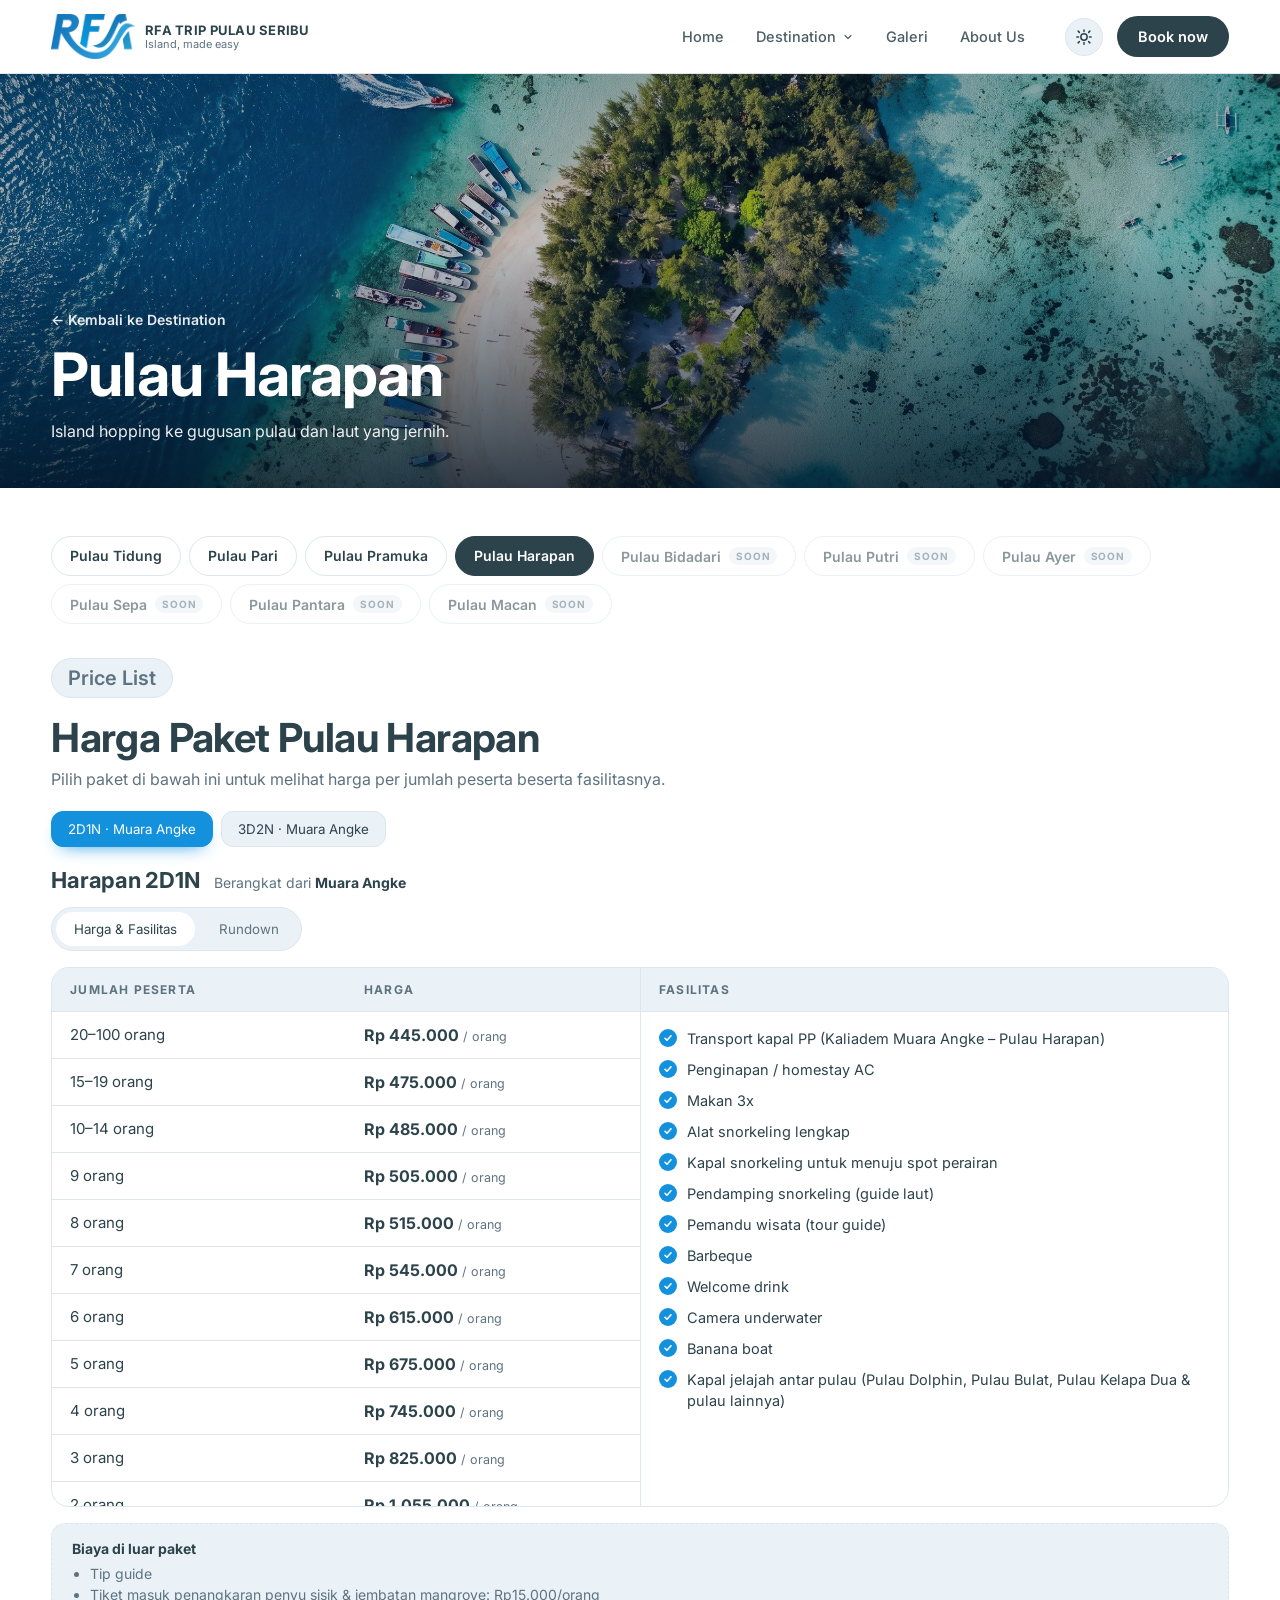
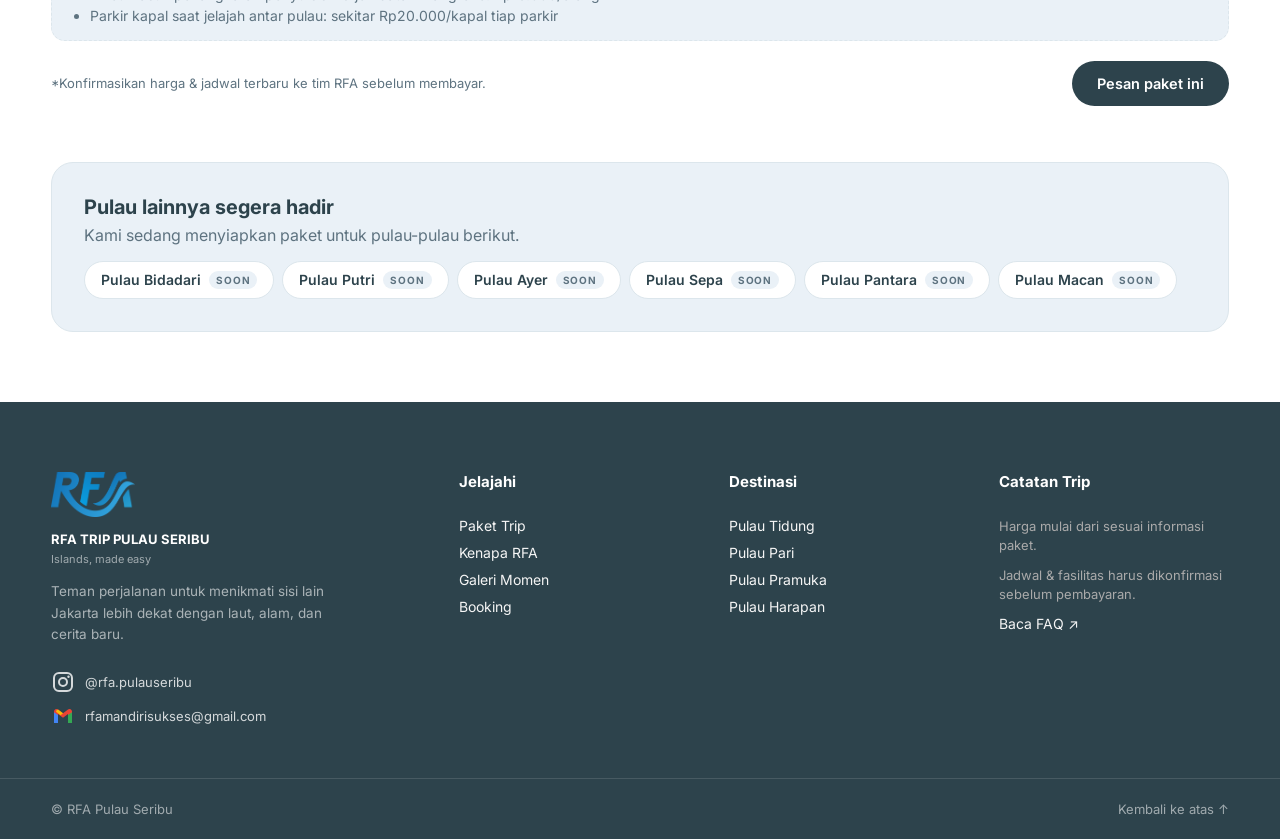
==== harapan.html @ c86661a2 "Add files via upload" ====
<!DOCTYPE html>
<html lang="id" data-theme="light">
<head>
<meta charset="UTF-8">
<meta name="viewport" content="width=device-width, initial-scale=1.0">
<title>Price List Pulau Harapan — RFA Trip Pulau Seribu</title>
<meta name="description" content="Daftar harga paket trip Pulau Harapan bersama RFA: jumlah peserta, harga, dan fasilitas.">
<link rel="preconnect" href="https://fonts.googleapis.com">
<link rel="preconnect" href="https://fonts.gstatic.com" crossorigin>
<link href="https://fonts.googleapis.com/css2?family=Inter:ital,wght@0,400;0,500;0,600;0,700;0,800;1,500&family=Alex+Brush&display=swap" rel="stylesheet">
<link rel="stylesheet" href="css/style.css">
<link rel="stylesheet" href="css/pricelist.css">
<link rel="icon" href="assets/images/Title profile web rfa.png">
</head>
<body>

<!-- ============ NAVBAR ============ -->
<header class="navbar" id="navbar">
  <div class="container navbar__inner">
    <a href="index.html#home" class="brand">
      <img src="assets/images/logo-gradient.png" alt="Logo RFA" class="brand__mark">
      <span class="brand__text">
        <strong>RFA TRIP PULAU SERIBU</strong>
        <small>Island, made easy</small>
      </span>
    </a>

    <nav class="navlinks" id="navlinks" aria-label="Navigasi utama">
      <a href="index.html#home" class="navlink">Home</a>

      <div class="nav-dropdown" id="destDropdown">
        <button type="button" class="navlink navlink--dropdown" id="destToggle">
          Destination
          <svg class="navlink__chevron" width="12" height="12" viewBox="0 0 24 24" fill="none"><path d="M6 9l6 6 6-6" stroke="currentColor" stroke-width="2.2" stroke-linecap="round" stroke-linejoin="round"/></svg>
        </button>
        <div class="nav-dropdown__panel" id="destPanel">
          <a href="tidung.html" data-island="tidung">Pulau Tidung</a>
          <a href="pramuka.html" data-island="pramuka">Pulau Pramuka</a>
          <a href="pari.html" data-island="pari">Pulau Pari</a>
          <a href="harapan.html" data-island="harapan">Pulau Harapan</a>
        </div>
      </div>

      <a href="index.html#gallery" class="navlink">Galeri</a>
      <a href="index.html#private-trip" class="navlink">About Us</a>
    </nav>

    <div class="navbar__actions">
      <button class="theme-toggle" id="themeToggle" type="button" aria-label="Ganti tampilan gelap/terang">
        <svg class="icon-sun" width="18" height="18" viewBox="0 0 24 24" fill="none"><circle cx="12" cy="12" r="4.2" stroke="currentColor" stroke-width="2"/><path d="M12 2.5v2.2M12 19.3v2.2M4.2 4.2l1.6 1.6M18.2 18.2l1.6 1.6M2.5 12h2.2M19.3 12h2.2M4.2 19.8l1.6-1.6M18.2 5.8l1.6-1.6" stroke="currentColor" stroke-width="2" stroke-linecap="round"/></svg>
        <svg class="icon-moon" width="18" height="18" viewBox="0 0 24 24" fill="none"><path d="M20 14.5A8.5 8.5 0 1 1 9.5 4a7 7 0 0 0 10.5 10.5Z" stroke="currentColor" stroke-width="2" stroke-linejoin="round"/></svg>
      </button>

      <a href= "https://wa.me/62895611885737" class="btn btn--dark navbar__book">Book now</a>

      <button class="hamburger" id="hamburger" type="button" aria-label="Buka menu" aria-controls="navlinks" aria-expanded="false">
        <span></span><span></span><span></span>
      </button>
    </div>
  </div>
</header>

<section class="ip-hero">
  <img src="assets/images/Pulau Harapan.jpeg" alt="Pulau Harapan">
  <div class="container ip-hero__inner">
    <a href="index.html#destination" class="ip-back">← Kembali ke Destination</a>
    <h1>Pulau Harapan</h1>
    <p>Island hopping ke gugusan pulau dan laut yang jernih.</p>
  </div>
</section>

<main class="ip-main">
  <div class="container">
    <nav class="ip-switch" aria-label="Pilih pulau"><a href="tidung.html">Pulau Tidung</a><a href="pari.html">Pulau Pari</a><a href="pramuka.html">Pulau Pramuka</a><a href="harapan.html" class="is-current" aria-current="page">Pulau Harapan</a><span>Pulau Bidadari <em class="pl-tab__badge">Soon</em></span><span>Pulau Putri <em class="pl-tab__badge">Soon</em></span><span>Pulau Ayer <em class="pl-tab__badge">Soon</em></span><span>Pulau Sepa <em class="pl-tab__badge">Soon</em></span><span>Pulau Pantara <em class="pl-tab__badge">Soon</em></span><span>Pulau Macan <em class="pl-tab__badge">Soon</em></span></nav>

    <div class="ip-head">
      <p class="eyebrow">Price List</p>
      <h2>Harga Paket Pulau Harapan</h2>
      <p>Pilih paket di bawah ini untuk melihat harga per jumlah peserta beserta fasilitasnya.</p>
    </div>

    <div id="priceMount"></div>

    <div class="ip-more">
      <h3>Pulau lainnya segera hadir</h3>
      <p>Kami sedang menyiapkan paket untuk pulau-pulau berikut.</p>
      <div class="ip-more__list"><span>Pulau Bidadari <em class="pl-tab__badge">Soon</em></span><span>Pulau Putri <em class="pl-tab__badge">Soon</em></span><span>Pulau Ayer <em class="pl-tab__badge">Soon</em></span><span>Pulau Sepa <em class="pl-tab__badge">Soon</em></span><span>Pulau Pantara <em class="pl-tab__badge">Soon</em></span><span>Pulau Macan <em class="pl-tab__badge">Soon</em></span></div>
    </div>
  </div>
</main>

<footer class="footer">
  <div class="container footer__grid">
    <div class="footer__brand">
      <img src="assets/images/logo-gradient.png" alt="Logo RFA" class="footer__logo">
      <div>
        <strong>RFA TRIP PULAU SERIBU</strong>
        <small>Islands, made easy</small>
      </div>
      <p>Teman perjalanan untuk menikmati sisi lain Jakarta  lebih dekat dengan laut, alam, dan cerita baru.</p>
      <div class="footer__socials" aria-label="Instagram dan Gmail">
        <a href="https://www.instagram.com/rfa.pulauseribu/" target="_blank" rel="noopener" class="footer__social-link" aria-label="Instagram RFA Pulau Seribu">
          <span class="footer__social-icon" aria-hidden="true">
            <svg viewBox="0 0 24 24">
              <rect x="3" y="3" width="18" height="18" rx="5" fill="none" stroke="currentColor" stroke-width="2"/>
              <circle cx="12" cy="12" r="4" fill="none" stroke="currentColor" stroke-width="2"/>
              <circle cx="17.5" cy="6.8" r="1.2" fill="currentColor"/>
            </svg>
          </span>
          <span>@rfa.pulauseribu</span>
        </a>
        <a href="mailto:rfamandirisukses@gmail.com" class="footer__social-link" aria-label="Email RFA">
          <span class="footer__social-icon footer__social-icon--gmail" aria-hidden="true">
            <svg viewBox="0 0 24 24">
              <path d="M3 7.5A2.5 2.5 0 0 1 7 5.5l5 3.8 5-3.8a2.5 2.5 0 0 1 4 2V19h-4V10l-5 3.8L7 10v9H3V7.5Z" fill="#EA4335"/>
              <path d="M3 8.2 7 11v8H3V8.2Z" fill="#4285F4"/>
              <path d="M17 11l4-2.8V19h-4v-8Z" fill="#34A853"/>
              <path d="m7 5.5 5 3.8-2.4 2L5 7.7A2.5 2.5 0 0 1 7 5.5Z" fill="#FBBC04"/>
            </svg>
          </span>
          <span>rfamandirisukses@gmail.com</span>
        </a>
      </div>
    </div>

    <div class="footer__col">
      <h4>Jelajahi</h4>
      <a href="index.html#private-trip">Paket Trip</a>
      <a href="index.html">Kenapa RFA</a>
      <a href="index.html#gallery">Galeri Momen</a>
      <a href="index.html#private-trip">Booking</a>
    </div>

    <div class="footer__col">
      <h4>Destinasi</h4>
      <a href="tidung.html">Pulau Tidung</a>
      <a href="pari.html">Pulau Pari</a>
      <a href="pramuka.html">Pulau Pramuka</a>
      <a href="harapan.html">Pulau Harapan</a>
    </div>

    <div class="footer__col">
      <h4>Catatan Trip</h4>
      <p>Harga mulai dari sesuai informasi paket.</p>
      <p>Jadwal &amp; fasilitas harus dikonfirmasi sebelum pembayaran.</p>
      <a href="index.html#private-trip">Baca FAQ ↗</a>
    </div>
  </div>

  <div class="footer__bottom container">
    <span>© RFA Pulau Seribu</span>
    <a href="index.html#home">Kembali ke atas ↑</a>
  </div>
</footer>

<script src="js/pricedata.js"></script>
<script src="js/pricelist.js"></script>
<script src="js/theme.js"></script>
<script src="js/nav.js"></script>
<script>RFAPrice.mount(document.getElementById("priceMount"), "harapan");</script>
</body>
</html>
---- css/style.css ----
/* ===========================================================
   RFA TRIP PULAU SERIBU — stylesheet
   =========================================================== */

:root{
  /* palet warna resmi RFA — lihat style guide */
  --bg: #ffffff;
  --bg-soft: #EAF1F7;
  --bg-card: #ffffff;
  --text: #2D434C;        /* warna teks utama */
  --text-muted: #5E7380;
  --border: #DCE6EC;
  --brand: #1491DD;       /* warna icon / aksen biru terang */
  --brand-dark: #2D434C;  /* dipakai untuk panel gelap (navbar footer dsb) */
  --accent: #004E6D;      /* warna teks untuk aksen script (Aston Script) */
  --shadow: 0 18px 40px -20px rgba(45,67,76,.35);
  --radius: 18px;
  color-scheme: light;
}

:root[data-theme="dark"]{
  --bg: #0C161C;
  --bg-soft: #16242D;
  --bg-card: #16242D;
  --text: #EAF1F7;
  --text-muted: #93A7B3;
  --border: #223440;
  --brand: #3BB1F2;
  --brand-dark: #EAF1F7;
  --accent: #5FD0F2;
  --shadow: 0 18px 44px -18px rgba(0,0,0,.6);
  color-scheme: dark;
}

*{ box-sizing: border-box; }
html{ scroll-behavior: smooth; }

body{
  margin:0;
  background: var(--bg);
  color: var(--text);
  font-family: -apple-system, BlinkMacSystemFont, "Inter", "Segoe UI", Roboto, sans-serif; /* SF Pro Display / San Francisco */
  -webkit-font-smoothing: antialiased;
  transition: background .35s ease, color .35s ease;
}

.container{
  width: min(1180px, 92%);
  margin-inline: auto;
}

h1,h2{
  font-weight: 700;
  line-height: 1.12;
  margin: 0 0 16px;
  letter-spacing: -0.015em;
}
h2{ font-size: clamp(28px, 4vw, 40px); }
em{
  font-family: "Aston Script", "Alex Brush", cursive;
  font-style: normal;
  font-weight: 400;
  color: var(--accent);
  font-size: 1.25em;
}

p{ margin:0; }
a{ color: inherit; text-decoration: none; }
img{ display:block; max-width:100%; }

.eyebrow{
  display:inline-block;
  padding: 7px 16px;
  border-radius: 999px;
  border: 1px solid var(--border);
  font-size: 20px;
  font-weight: 600;
  color: var(--brand);
  margin-bottom: 18px;
  background: var(--bg-soft);
}
.eyebrow--light{
  border-color: rgba(255,255,255,.4);
  background: rgba(255,255,255,.12);
  color: #fff;
  backdrop-filter: blur(6px);
}
.eyebrow--light .dash{
  display:inline-block;
  width:16px; height:2px;
  background:#9BE4D8;
  margin-right:6px;
  vertical-align:middle;
}

.section-desc{
  color: var(--text-muted);
  font-size: 16px;
  max-width: 560px;
  margin-top: 4px;
}

/* ---------- Buttons ---------- */
.btn{
  display:inline-flex;
  align-items:center;
  gap:8px;
  padding: 13px 24px;
  border-radius: 999px;
  font-weight: 600;
  font-size: 14.5px;
  border: 1px solid transparent;
  transition: transform .2s ease, background .2s ease, color .2s ease, border-color .2s ease;
  cursor:pointer;
}
.btn:hover{ transform: translateY(-2px); }
.btn--dark{ background: var(--brand-dark); color:#fff; }
:root[data-theme="dark"] .btn--dark{ background:#EAF3FC; color:#071019; }
.btn--light{ background:#fff; color:#0B2545; }
.btn--ghost{ background: transparent; border-color: rgba(255,255,255,.55); color:#fff; }

/* =========================================================
   NAVBAR
   ========================================================= */
.navbar{
  position: sticky; top:0; z-index: 50;
  background: var(--bg);
  border-bottom: 1px solid var(--border);
}
.navbar__inner{
  display:flex; align-items:center; gap: 28px;
  width:100%;
  max-width:none;
  margin:0;
  padding:14px 4%;
}
.brand{ display:flex; align-items:center; gap:10px; margin-right: auto; }
.brand__mark{ width: clamp(56px, 7vw, 84px); height:auto; }
.brand__text{ display:flex; flex-direction:column; line-height:1.25; }
.brand__text strong{ font-size: 13px; letter-spacing:.02em; }
.brand__text small{ font-size: 11px; color: var(--text-muted); }

.navlinks{ display:flex; align-items:center; gap: 8px; font-size:14.5px; font-weight:500; }
.navlink{
  display:inline-flex; align-items:center; gap:6px;
  color: var(--text); opacity:.85;
  padding: 8px 12px; border-radius: 10px;
  background:none; border:none; font:inherit; cursor:pointer;
  transition: color .2s ease, background .2s ease, opacity .2s ease;
}
.navlink:hover{ opacity:1; color: var(--brand); background: var(--bg-soft); }
.navlink.is-active{ opacity:1; color: var(--brand); font-weight:700; }
.navlink__chevron{ transition: transform .25s ease; }
.navlink.is-active .navlink__chevron{ transform: rotate(180deg); }

/* ---------- dropdown "Destination" ---------- */
.nav-dropdown{ position: relative; }
.nav-dropdown__panel{
  position:absolute; top: calc(100% + 10px); left:0;
  min-width: 210px;
  background: var(--bg-card);
  border: 1px solid var(--border);
  border-radius: 16px;
  box-shadow: var(--shadow);
  overflow:hidden;
  max-height: 0; opacity:0; pointer-events:none;
  padding: 0 6px;
  transition: max-height .35s ease, opacity .25s ease, padding .3s ease;
  z-index: 60;
}
.nav-dropdown__panel.is-open{
  max-height: 280px; opacity:1; pointer-events:auto; padding: 8px 6px;
}
.nav-dropdown__panel a{
  display:block; padding: 11px 14px; border-radius: 10px;
  font-size: 14px; font-weight: 500; color: var(--text);
  transition: background .2s ease, color .2s ease;
}
.nav-dropdown__panel a:hover{ background: var(--bg-soft); color: var(--brand); }

.navbar__actions{ display:flex; align-items:center; gap:14px; }
.navbar__actions .search{ display:none; }

.theme-toggle{
  width:38px; height:38px; border-radius:50%;
  border:1px solid var(--border);
  background: var(--bg-soft);
  color: var(--text);
  display:flex; align-items:center; justify-content:center;
  cursor:pointer;
}
.theme-toggle .icon-moon{ display:none; }
:root[data-theme="dark"] .theme-toggle .icon-sun{ display:none; }
:root[data-theme="dark"] .theme-toggle .icon-moon{ display:block; }

.navbar__book{ padding: 11px 20px; }

.hamburger{
  display:none; flex-direction:column; justify-content:center; gap:5px;
  width:36px; height:36px; border:none; background:none; cursor:pointer;
}
.hamburger span{
  width:20px; height:2px; background:var(--text); border-radius:2px;
  transition:transform .28s ease, opacity .2s ease;
}
.hamburger span:nth-child(1){ transform-origin:center; }
.hamburger span:nth-child(3){ transform-origin:center; }

/* =========================================================
   HERO
   ========================================================= */
.hero{
  position:relative;
  min-height: 768px;
  display:flex; align-items:flex-end;
  overflow:hidden;
  margin: 18px auto 0;
  width: min(1680px, 96%);
  border-radius: 28px;
  color:#fff;
}
.hero__media{ position:absolute; inset:0; background:#0b2529; }
.hero__media img{
  position:absolute; inset:0;
  width:100%; height:100%;
  object-fit:cover;
  opacity:0;
  transition:opacity .8s ease-in-out;
  will-change:opacity;
}
.hero__media img.is-active{ opacity:1; }
.hero__scrim{
  position:absolute; inset:0;
  background: linear-gradient(0deg, rgba(5,20,35,.82) 0%, rgba(5,20,35,.25) 55%, rgba(5,20,35,.15) 100%);
}
.hero__content{
  position:relative;
  width:min(1400px, 82%);
  padding: 48px 0 76px;
}
.hero__eyebrow{
  position:absolute;
  z-index:1;
  top:14%;
  left:50%;
  width:min(1400px, 82%);
  transform:translateX(-50%);
  margin:0;
  padding:0;
  border:0;
  border-radius:0;
  background:none;
  font-size:19px;
  font-weight:500;
  backdrop-filter:none;
}
.hero h1{
  font-size: clamp(34px, 5.7vw, 96px);
  line-height:1.04;
  max-width: 1100px;
}
.hero__desc{
  margin-top: 0;
  max-width: 1120px;
  font-size: 21px;
  line-height: 1.35;
  opacity:.92;
}
.hero__cta{ display:flex; gap:14px; margin-top: 100px; flex-wrap:wrap; }

.hero__dots{
  position:absolute;
  left:calc((100% - min(1400px, 82%)) / 2);
  bottom:170px;
  display:flex; gap:8px;
}
.hero__dots button{
  display:block;
  width:8px; height:8px; border-radius:50%;
  background: rgba(255,255,255,.4);
  border:0; padding:0; cursor:pointer;
  transition:width .3s ease, background-color .3s ease;
}
.hero__dots button.is-active{ background:#fff; width:22px; border-radius:6px; }

/* =========================================================
   MISSION
   ========================================================= */
.mission{
  display:grid;
  grid-template-columns: 1fr 1fr;
  gap: 64px;
  align-items:center;
  padding: 110px 0 90px;
}
.mission__collage{
  position:relative;
  width:100%;
  aspect-ratio:1.1 / 1;
  isolation:isolate;
  perspective:1000px;
}
.collage{
  position:absolute;
  display:block;
  overflow:hidden;
  background:var(--bg-card);
  -webkit-mask-repeat:no-repeat;
  mask-repeat:no-repeat;
  -webkit-mask-position:center;
  mask-position:center;
  -webkit-mask-size:100% 100%;
  mask-size:100% 100%;
  --drag-rotate-x:0deg;
  --drag-rotate-y:0deg;
  transform:perspective(1000px) rotateX(var(--drag-rotate-x)) rotateY(var(--drag-rotate-y));
  transform-style:preserve-3d;
  transition:transform .4s cubic-bezier(.2,.7,.25,1), filter .4s ease;
  touch-action:none;
  cursor:grab;
}
.collage__image{
  width:100%;
  height:100%;
  object-fit:cover;
  object-position:center;
  transform:scale(1);
}
.collage:active{ cursor:grabbing; }
.collage:focus-visible{ outline:2px solid var(--brand); outline-offset:4px; }
.collage.is-dragging{
  z-index:3;
  transition:none;
  transform:perspective(1000px) rotateX(var(--drag-rotate-x)) rotateY(var(--drag-rotate-y));
}
.collage--a{
  width:45%; height:52%; left:7%; top:0;
  --collage-a-mask: url("data:image/svg+xml,%3Csvg%20xmlns%3D%22http%3A%2F%2Fwww.w3.org%2F2000%2Fsvg%22%20viewBox%3D%220%200%20100%20100%22%20preserveAspectRatio%3D%22none%22%3E%3Cpath%20fill%3D%22white%22%20d%3D%22M20%204%20C10%204%204%2011%204%2022%20L4%2078%20C4%2089%2011%2096%2022%2096%20L78%2096%20C89%2096%2096%2090%2097%2079%20L90%2020%20C90%2011%2084%204%2075%204%20L20%204%20Z%22%2F%3E%3C%2Fsvg%3E");
  -webkit-mask-image: var(--collage-a-mask);
  mask-image: var(--collage-a-mask);
}
.collage--a:hover{
  z-index:2;
  transform:perspective(1000px) rotateX(calc(var(--drag-rotate-x) + 3deg)) rotateY(calc(var(--drag-rotate-y) - 5deg)) translateZ(14px) scale(1.025);
  filter:drop-shadow(0 14px 18px rgba(20,54,75,.22));
}
.collage--b{
  width:40%; height:46%; right:5%; top:3%;
  -webkit-mask-image:url("data:image/svg+xml,%3Csvg%20xmlns%3D%22http%3A%2F%2Fwww.w3.org%2F2000%2Fsvg%22%20viewBox%3D%220%200%20100%20100%22%20preserveAspectRatio%3D%22none%22%3E%3Cpath%20fill%3D%22white%22%20d%3D%22M20%204%20C11%204%204%2011%204%2020%20L4%2076%20C4%2088%2011%2096%2022%2096%20L78%2096%20C90%2096%2097%2089%2097%2077%20L97%2030%20C97%2020%2092%2014%2082%2012%20L22%204%20C21%204%2020%204%2020%204%20Z%22%2F%3E%3C%2Fsvg%3E");
  mask-image:url("data:image/svg+xml,%3Csvg%20xmlns%3D%22http%3A%2F%2Fwww.w3.org%2F2000%2Fsvg%22%20viewBox%3D%220%200%20100%20100%22%20preserveAspectRatio%3D%22none%22%3E%3Cpath%20fill%3D%22white%22%20d%3D%22M20%204%20C11%204%204%2011%204%2020%20L4%2076%20C4%2088%2011%2096%2022%2096%20L78%2096%20C90%2096%2097%2089%2097%2077%20L97%2030%20C97%2020%2092%2014%2082%2012%20L22%204%20C21%204%2020%204%2020%204%20Z%22%2F%3E%3C%2Fsvg%3E");
}
.collage--b:hover{
  z-index:2;
  transform:perspective(1000px) rotateX(calc(var(--drag-rotate-x) + 3deg)) rotateY(calc(var(--drag-rotate-y) + 5deg)) translateZ(14px) scale(1.025);
  filter:drop-shadow(0 14px 18px rgba(20,54,75,.22));
}
.collage--c{
  width:88%; height:48%; left:7%; bottom:0;
  -webkit-mask-image: url("data:image/svg+xml,%3Csvg%20xmlns%3D%22http%3A%2F%2Fwww.w3.org%2F2000%2Fsvg%22%20viewBox%3D%220%200%20100%20100%22%20preserveAspectRatio%3D%22none%22%3E%3Cpath%20fill%3D%22white%22%20d%3D%22M12%2020%20C6%2022%203%2029%204%2039%20L7%2076%20C8%2088%2015%2094%2026%2095%20L80%2097%20C92%2098%2098%2091%2098%2078%20L93%2017%20C92%208%2087%204%2079%205%20C56%2010%2034%2016%2012%2020%20Z%22%2F%3E%3C%2Fsvg%3E");
  mask-image: url("data:image/svg+xml,%3Csvg%20xmlns%3D%22http%3A%2F%2Fwww.w3.org%2F2000%2Fsvg%22%20viewBox%3D%220%200%20100%20100%22%20preserveAspectRatio%3D%22none%22%3E%3Cpath%20fill%3D%22white%22%20d%3D%22M12%2020%20C6%2022%203%2029%204%2039%20L7%2076%20C8%2088%2015%2094%2026%2095%20L80%2097%20C92%2098%2098%2091%2098%2078%20L93%2017%20C92%208%2087%204%2079%205%20C56%2010%2034%2016%2012%2020%20Z%22%2F%3E%3C%2Fsvg%3E");
}
.collage--c:hover{
  z-index:2;
  transform:perspective(1000px) rotateX(calc(var(--drag-rotate-x) - 4deg)) rotateY(calc(var(--drag-rotate-y) - 2deg)) translateZ(14px) scale(1.025);
  filter:drop-shadow(0 14px 18px rgba(20,54,75,.22));
}
.collage.is-dragging{
  z-index:3;
  transition:none;
  transform:perspective(1000px) rotateX(var(--drag-rotate-x)) rotateY(var(--drag-rotate-y));
}
.mission__desc{ color: var(--text-muted); font-size: 15.5px; line-height:1.7; margin-top: 4px; max-width: 480px; }

.feature-grid{
  list-style:none; margin: 30px 0 0; padding:0;
  display:grid; grid-template-columns: 1fr 1fr; gap: 12px;
  max-width: 480px;
}
.feature-grid li{
  display:flex; align-items:center; gap:12px;
  padding: 13px 16px;
  border:1px solid var(--border);
  border-radius: 14px;
  font-size: 13.5px; font-weight:600;
  background: var(--bg-card);
  box-shadow: 0 6px 16px rgba(45,67,76,.08);
}
.feature-ico{
  width: 34px; height:34px; border-radius: 10px;
  background: var(--brand);
  display:flex; align-items:center; justify-content:center;
  flex-shrink:0;
  box-shadow: 0 4px 10px rgba(20,145,221,.25);
}
.feature-ico img{ width: 18px; height:18px; object-fit:contain; filter: brightness(0) invert(1); }

/* =========================================================
   DESTINATION
   ========================================================= */
.destination{
  background: var(--bg-soft);
  border-radius: 28px;
  width: min(1400px, 96%);
  margin: 0 auto 90px;
  padding: 70px 0 80px;
}
.dest-grid{
  display:grid;
  grid-template-columns: 1.3fr 1fr 1fr;
  grid-template-rows: 1fr 1fr;
  gap: 18px;
  margin-top: 36px;
  height: 480px;
}
.dest-card{
  position:relative; border-radius: 20px; overflow:hidden; display:block;
}
.dest-card img{ width:100%; height:100%; object-fit:cover; transition: transform .5s ease; }
.dest-card:hover img{ transform: scale(1.06); }
.dest-card::after{
  content:""; position:absolute; inset:0;
  background: linear-gradient(0deg, rgba(5,20,35,.75) 0%, rgba(5,20,35,0) 48%);
}
.dest-card__label{
  position:absolute; left:20px; bottom:18px; right:16px; z-index:2;
  color:#fff; font-weight:700; font-size: 17px; line-height:1.3;
}
.dest-card__label i{ font-style:normal; opacity:.8; }

.dest-card--tidung{ grid-row: 1 / 3; grid-column: 1 / 2; }
.dest-card--pari{ grid-row: 1 / 2; grid-column: 2 / 3; }
.dest-card--pramuka{ grid-row: 2 / 3; grid-column: 2 / 3; }
.dest-card--harapan{ grid-row: 1 / 3; grid-column: 3 / 4; }

/* =========================================================
   GALLERY — Dual 360° Orbit Curve (100% Native Sharpness)
   ========================================================= */
.gallery {
  padding: 20px 0 96px;
  overflow-x: hidden;
  overflow-y: visible;
  position: relative;
}
.gallery__head {
  text-align: center;
  margin-bottom: 36px;
}
.gallery__head .section-desc {
  margin-inline: auto;
}

.gallery-row {
  margin-bottom: 36px;
}
.gallery-row:last-of-type {
  margin-bottom: 0;
}

/* Panggung 3D — perspective-origin tepat di tengah (50% 50%) agar foto depan tidak terdistorsi */
.orbit-stage {
  position: relative;
  width: 100%;
  perspective: 1400px;
  perspective-origin: 50% 50%;
  display: flex;
  align-items: center;
  justify-content: center;
  overflow: visible;
  padding: 28px 0;
  cursor: grab;
  user-select: none;
  -webkit-user-select: none;
  touch-action: pan-y;
  outline: none;
}
.orbit-stage:active {
  cursor: grabbing;
}

.orbit-stage--portrait {
  height: clamp(280px, 36vw, 370px);
}
.orbit-stage--landscape {
  height: clamp(210px, 27vw, 280px);
}

/* Cincin Pusat 360° */
.orbit-ring {
  position: relative;
  transform-style: preserve-3d;
}

.orbit-stage--portrait .orbit-ring {
  width: clamp(150px, 20vw, 205px);
  height: clamp(215px, 28vw, 290px);
}
.orbit-stage--landscape .orbit-ring {
  width: clamp(195px, 26vw, 275px);
  height: clamp(138px, 18vw, 192px);
}

/* Kartu Foto — TANPA transform-style: preserve-3d agar tidak bentrok dengan overflow: hidden */
.orbit-card {
  position: absolute;
  inset: 0;
  border-radius: 18px;
  overflow: hidden;
  background: var(--bg-card);
  border: 1.5px solid rgba(255, 255, 255, 0.28);
  box-shadow: 0 16px 32px -10px rgba(8, 24, 40, 0.38);
  backface-visibility: hidden;
  -webkit-backface-visibility: hidden;
  transition: box-shadow 0.3s ease, border-color 0.3s ease;
}
.orbit-card img {
  width: 100%;
  height: 100%;
  object-fit: cover;
  pointer-events: none;
  user-select: none;
  -webkit-user-drag: none;
  image-rendering: -webkit-optimize-contrast;
}

@media (hover: hover) and (pointer: fine) {
  .orbit-card:hover {
    border-color: var(--brand);
    box-shadow: 0 22px 42px -8px rgba(20, 145, 221, 0.42);
  }
}

/* Lightbox Pratinjau — Tanpa 3D Matrix & Tanpa Backdrop-Filter di dalam kartu agar 100% Tajam */
.lightbox-3d {
  position: fixed;
  inset: 0;
  z-index: 200;
  display: flex;
  align-items: center;
  justify-content: center;
  opacity: 0;
  visibility: hidden;
  pointer-events: none;
  touch-action: none;
  transition: opacity 0.25s ease, visibility 0.25s ease;
}
.lightbox-3d.is-open {
  opacity: 1;
  visibility: visible;
  pointer-events: auto;
}
.lightbox-3d__backdrop {
  position: absolute;
  inset: 0;
  background: rgba(6, 15, 22, 0.88);
}
.lightbox-3d__card {
  position: relative;
  z-index: 2;
  max-width: min(92vw, 820px);
  max-height: 85vh;
  border-radius: 20px;
  overflow: hidden;
  border: 1px solid rgba(255, 255, 255, 0.25);
  box-shadow: 0 28px 60px rgba(0, 0, 0, 0.7);
  background: #0b1720;
  cursor: grab;
  transform: none; /* Kunci utama agar foto & teks di Lightbox 100% tajam */
  transition: transform 0.25s ease;
}
.lightbox-3d__card.is-dragging {
  transition: none;
  cursor: grabbing;
}
.lightbox-3d__card img {
  display: block;
  max-width: min(92vw, 820px);
  max-height: 85vh;
  width: auto;
  height: auto;
  object-fit: contain;
  pointer-events: none;
  user-select: none;
}
.lightbox-3d__glare {
  display: none; /* Dinonaktifkan agar GPU tidak menurunkan resolusi gambar ke bitmap 1x */
}
.lightbox-3d__caption {
  position: absolute;
  left: 50%;
  bottom: 14px;
  transform: translateX(-50%);
  white-space: nowrap;
  padding: 7px 16px;
  border-radius: 999px;
  background: rgba(8, 22, 32, 0.86); /* Tanpa backdrop-filter agar teks & foto tetap tajam */
  color: #fff;
  font-size: 12.5px;
  font-weight: 600;
  pointer-events: none;
}

@media (prefers-reduced-motion: reduce){
  .hero__media img,
  .collage,
  .marquee img{ transition:none; }
  .collage--a:hover,
  .collage--b:hover,
  .collage--c:hover{ transform:none; filter:none; }
  .collage.is-dragging{
    transform:perspective(1000px) rotateX(var(--drag-rotate-x)) rotateY(var(--drag-rotate-y));
  }
}

/* =========================================================
   PRIVATE TRIP
   ========================================================= */
.private-trip{
  background: #F7F9F7;
  color:var(--text);
  width:100%;
  margin: 0 0 90px;
  padding: 76px 0 88px;
  text-align:center;
}
:root[data-theme="dark"] .private-trip{ background:var(--bg-soft); }
.private-trip__inner{ width:min(84%, 1080px); max-width:1080px; }
.private-trip .eyebrow{ border:0; background:transparent; padding:0; letter-spacing:.16em; font-size:11px; margin-bottom:14px; }
.private-trip h2{ font-size: clamp(30px, 4.4vw, 46px); }
.private-trip__desc{
  max-width: 560px; margin: 0 auto;
  color: var(--text-muted);
  font-size: 13px; line-height:1.7;
}
.faq-list{ margin-top:46px; margin-bottom:52px; text-align:left; }
.faq-item{ border-top:1px solid #D7DEDA; }
.faq-item:last-child{ border-bottom:1px solid #D7DEDA; }
:root[data-theme="dark"] .faq-item{ border-color:var(--border); }
.faq-item__question{
  min-height:56px;
  display:flex;
  align-items:center;
  justify-content:space-between;
  gap:16px;
  list-style:none;
  cursor:pointer;
  font-size:14px;
  font-weight:600;

}
.faq-item__question::-webkit-details-marker{ display:none; }
.faq-item__question::after{
  content:"+";
  width:28px; height:28px;
  display:grid; place-items:center;
  flex:none;
  border:1px solid #D7DEDA;
  border-radius:50%;
  color:var(--text-muted);
  font-size:18px;
  font-weight:400;
  line-height:1;
}
.faq-item[open] .faq-item__question::after{
  content:"×";
  background:#D8F178;
  border-color:#D8F178;
  color:#34443B;
}
.faq-item__answer{
  padding:0 40px 18px 0;
  color:var(--text-muted);
  font-size:13px;
  line-height:1.7;
}

.contact-row{
  display:grid;
  grid-template-columns:repeat(2, minmax(0, 1fr));
  width:100%;
  max-width:356px;
  margin:12px 0 0;
  gap:12px;
}
.contact-card{
  display:flex; align-items:center; justify-content:flex-start;
  background:rgba(255,255,255,.75);
  border: 1px solid var(--border);
  padding: 12px 18px;
  border-radius: 999px;
  width:100%;
  min-height:62px;
  min-width:0;
  transition: transform .2s ease, background .2s ease, border-color .2s ease, color .2s ease;
}
:root[data-theme="dark"] .contact-card{ background:var(--bg-card); }
.contact-card:hover,
.contact-card:focus-visible{
  transform: translateY(-3px);
  background:#e5e7eb;
  border-color:#9ca3af;
}
.contact-card__ico{
  width:42px; height:42px; border-radius:50%;
  background:#25D366; color:#fff;
  display:flex; align-items:center; justify-content:center;
  flex-shrink:0;
}
.contact-card__info{ display:flex; flex-direction:column; text-align:left; }
.contact-card__info strong{
  font-size:12px;
  transition:color .2s ease;
  margin-bottom:10px;
}
.contact-card__info span{
  font-size:12px;
  color:var(--text-muted);
  transition:color .2s ease;
}
.contact-card:hover .contact-card__info strong,
.contact-card:focus-visible .contact-card__info strong{ color:var(--brand); }
.contact-card:hover .contact-card__info span,
.contact-card:focus-visible .contact-card__info span{ color:var(--brand); }

/* =========================================================
   CTA BANNER
   ========================================================= */
.cta-banner{
  position:relative;
  border-radius: 28px;
  overflow:hidden;
  min-height: 300px;
  display:flex; align-items:center;
  padding: 56px 56px;
  margin-bottom: 90px;
  color:#fff;
}
.cta-banner__bg{ position:absolute; inset:0; width:100%; height:100%; object-fit:cover; }
.cta-banner__overlay{
  position:absolute; inset:0;
  background: linear-gradient(100deg, rgba(5,30,32,.92) 10%, rgba(5,30,32,.55) 60%, rgba(5,30,32,.3) 100%);
}
.cta-banner__content{ position:relative; max-width: 480px; }
.cta-banner__content h2{ margin: 10px 0 14px; }
.cta-banner__content p{ color: rgba(255,255,255,.78); font-size:14.5px; line-height:1.6; }
.cta-banner__btn{ position:relative; margin-left:auto; }

/* =========================================================
   FOOTER
   ========================================================= */
.footer{ background: var(--brand-dark); color:#fff; padding-top: 70px; }
:root[data-theme="dark"] .footer{ background:#040a10; }
.footer .container{ width:100%; max-width:none; padding-inline:4%; }
.footer__grid{
  display:grid;
  grid-template-columns: 1.6fr 1fr 1fr 1fr;
  gap: 40px;
  padding-bottom: 50px;
  border-bottom: 1px solid rgba(255,255,255,.12);
}
.footer__logo{ width:min(84px, 28vw); height:auto; margin-bottom:14px; }
.footer__brand strong{ display:block; font-size:13px; }
.footer__brand small{ color: rgba(255,255,255,.55); font-size:11px; }
.footer__brand p{ margin-top:14px; color: rgba(255,255,255,.6); font-size:13.5px; line-height:1.6; max-width:280px; }
.footer__socials{ display:flex; flex-direction:column; align-items:flex-start; gap:10px; margin-top: 24px; }
.footer__social-link{ display:inline-flex; align-items:center; gap:10px; color:rgba(255,255,255,.8); font-size:13px; }
.footer__social-icon{ display:inline-flex; flex:none; width:24px; height:24px; color:rgba(255,255,255,.8); }
.footer__social-icon svg{ width:100%; height:100%; }

.footer__col h4{ font-size:15px; margin:0 0 16px; color: white ; font-weight:bold; }
.footer__col{ display:flex; flex-direction:column; gap:10px; font-size:14px; }
.footer__col a{ align-self:flex-start; color:whitesmoke; }
.footer a:hover,
.footer a:focus-visible{ color:var(--brand); }
.footer__col a:hover,
.footer__col a:focus-visible{ opacity:1; }
.footer__col p{ color: rgb(170, 170, 170); font-size:13px; line-height:1.5; }

.footer__bottom{
  display:flex; justify-content:space-between; align-items:center;
  padding: 22px 0; font-size:13px; color: rgba(255,255,255,.55);
}

/* =========================================================
   RESPONSIVE
   ========================================================= */
@media (max-width: 980px){
  .navbar__inner{ gap:14px; }
  .navlinks{ gap:2px; font-size:13px; }
  .navbar__actions{ gap:8px; }
  .mission{ grid-template-columns:1fr; padding-top:80px; }
  .mission__collage{ order:2; }
  .dest-grid{ grid-template-columns:1fr 1fr; grid-template-rows: repeat(3, 150px); height:auto; }
  .dest-card--tidung{ grid-column: 1/3; grid-row: 1/2; }
  .dest-card--harapan{ grid-row:3/4; grid-column: 1/3; }
  .footer__grid{ grid-template-columns: 1fr 1fr; }
}

@media (max-width: 900px){
  .navbar__inner{ gap:10px; }
  .brand__mark{ width:64px; }
  .brand__text strong{ font-size:11px; }
  .navbar__actions{ gap:8px; }
  .navbar__book{ display:none; }
  .navlinks{
    position:absolute; top:100%; left:0; right:0;
    background: var(--bg);
    border-bottom: 1px solid var(--border);
    flex-direction:column; align-items:flex-start;
    padding:0 var(--pad, 6%);
    max-height:0;
    overflow:hidden;
    opacity:0;
    visibility:hidden;
    pointer-events:none;
    transform:translateY(-8px);
    transition:max-height .35s ease, opacity .22s ease, transform .3s ease,
      padding .35s ease, visibility 0s linear .35s;
  }
  .navlinks{ width:100%; }
  .navlinks.is-open{
    max-height:420px;
    padding:18px var(--pad, 6%);
    opacity:1;
    visibility:visible;
    pointer-events:auto;
    transform:translateY(0);
    transition-delay:0s;
  }
  .navlinks > *{
    opacity:0;
    transform:translateY(-8px);
    transition:opacity .2s ease, transform .25s ease;
  }
  .navlinks.is-open > *{ opacity:1; transform:translateY(0); }
  .navlinks.is-open > :nth-child(1){ transition-delay:.04s; }
  .navlinks.is-open > :nth-child(2){ transition-delay:.08s; }
  .navlinks.is-open > :nth-child(3){ transition-delay:.12s; }
  .navlinks.is-open > :nth-child(4){ transition-delay:.16s; }
  .navlink{ width:100%; }
  .nav-dropdown{ width:100%; }
  .nav-dropdown__panel{ position:static; box-shadow:none; border:none; background:transparent; width:100%; }
  .nav-dropdown__panel.is-open{ padding: 2px 0 2px 14px; }
  .hamburger{ display:flex; }
  .hamburger.is-open span:nth-child(1){ transform:translateY(7px) rotate(45deg); }
  .hamburger.is-open span:nth-child(2){ opacity:0; transform:scaleX(0); }
  .hamburger.is-open span:nth-child(3){ transform:translateY(-7px) rotate(-45deg); }
  .hero{ min-height: 560px; border-radius:18px; }
  .hero__content{ width:92%; padding-bottom: 56px; }
  .hero__eyebrow{
    top:10%;
    width:92%;
    font-size:13px;
  }
  .hero h1{ font-size:clamp(34px, 5.4vw, 58px); line-height:1.12; }
  .hero__desc{ max-width:520px; font-size:15.5px; line-height:1.6; }
  .hero__cta{ margin-top:30px; }
  .hero__dots{ left:4%; bottom:26px; }
  .hero__desc br, .cta-banner__content br{ display:none; }
  .mission{ gap:30px; padding:72px 0 64px; }
  .mission__collage{ width:min(100%, 520px); margin-inline:auto; }
  .feature-grid{ grid-template-columns:1fr; }
  .destination{ padding:52px 0 36px; margin-bottom:64px; }
  .dest-grid{ gap:18px 12px; grid-template-rows:repeat(3, clamp(112px, 25vw, 160px)); }
  .dest-card{ border-radius:14px; }
  .dest-card__label{ left:14px; bottom:12px; font-size:14px; }
  .gallery{ padding-bottom:50px; }
  .gallery__head{ margin-bottom:30px; }
  .gallery__head .section-desc br{ display:none; }
  .gallery-row{ margin-bottom:22px; }
  .cta-banner{ flex-direction:column; align-items:flex-start; gap:26px; padding: 40px 28px; }
  .cta-banner__btn{ margin-left:0; }
  .footer__grid{ grid-template-columns: 1fr; }
  .private-trip{ padding: 62px 0 70px; }
  .private-trip__inner{ width:84%; }
  .faq-list{ margin-top:34px; }
  .faq-item__question{ min-height:54px; font-size:13px; }
  .faq-item__answer{ padding-right:0; font-size:12px; }
  .orbit-stage--portrait { height: clamp(250px, 46vw, 315px); }
  .orbit-stage--landscape { height: clamp(190px, 35vw, 240px); }
  .orbit-stage--portrait .orbit-ring { width: clamp(134px, 26vw, 175px); height: clamp(188px, 37vw, 245px); }
  .orbit-stage--landscape .orbit-ring { width: clamp(174px, 34vw, 230px); height: clamp(124px, 24vw, 165px); }
  .contact-card{ padding:7px 10px; }
  .contact-card__info span{ font-size:11px; }
  .cta-banner{ min-height:260px; margin-bottom:64px; }
  .footer{ padding-top:54px; }
  .footer__grid{ gap:28px; }
}

@media (max-width: 519px){
  .navbar__inner{ padding:10px 4%; }
  .brand{ gap:7px; }
  .brand__mark{ width:52px; }
  .brand__text strong{ font-size:9px; }
  .brand__text small{ font-size:9px; }
  .theme-toggle{ width:34px; height:34px; }
  .hero{ min-height:520px; }
  .hero__content{ padding-top:36px; }
  .hero__cta{ gap:10px; }
  .hero__cta .btn{ padding:11px 16px; font-size:13px; }
  .orbit-stage--portrait { height: 240px; padding: 18px 0 26px; }
  .orbit-stage--landscape { height: 180px; padding: 18px 0 26px; }
  .orbit-stage--portrait .orbit-ring { width: 130px; height: 184px; }
  .orbit-stage--landscape .orbit-ring { width: 168px; height: 120px; }
  .orbit-card { border-radius: 16px; }
  .eyebrow{ font-size:11px; }
  .feature-grid li{ padding:10px 12px; }
  .gallery__head h2{ font-size:28px; }
  .gallery__head .section-desc{ font-size:14px; }
  .private-trip__inner{ width:88%; }
  .private-trip h2{ font-size:32px; }
  .faq-list{ margin-top:28px; }
  .contact-row{ align-items:center; }
  .dest-grid{
    grid-template-columns:1fr;
    grid-template-rows:none;
    grid-auto-rows:clamp(150px, 52vw, 220px);
  }
  .dest-card--tidung,
  .dest-card--pari,
  .dest-card--pramuka,
  .dest-card--harapan{
    grid-column:1;
    grid-row:auto;
  }
  .contact-card{ max-width:100%; }
  .cta-banner{ padding:34px 22px; }
  .footer__bottom{ gap:12px; font-size:11px; }
}
---- css/pricelist.css ----
/* ===========================================================
   pricelist.css — price list (popup & halaman pulau)
   Memakai variabel warna dari style.css (light & dark mode)
   =========================================================== */

/* ---------- Popup ---------- */
body.pl-lock{ overflow:hidden; }
.pl-modal{
  position:fixed; inset:0; z-index:1000;
  display:none; align-items:center; justify-content:center; padding:20px;
}
.pl-modal.is-open{ display:flex; }
.pl-modal__backdrop{
  position:absolute; inset:0;
  background:rgba(8,20,28,.62); backdrop-filter:blur(5px);
  animation:plFade .25s ease;
}
.pl-modal__dialog{
  position:relative; z-index:1;
  width:min(1040px,100%); height:min(780px,calc(100vh - 40px)); height:min(780px,calc(100dvh - 40px));
  display:flex; flex-direction:column;
  background:var(--bg); color:var(--text);
  border:1px solid var(--border); border-radius:24px;
  box-shadow:0 40px 90px -30px rgba(0,0,0,.55);
  overflow:hidden; animation:plPop .3s cubic-bezier(.2,.8,.2,1);
}
@keyframes plFade{ from{opacity:0} to{opacity:1} }
@keyframes plPop{ from{opacity:0; transform:translateY(18px) scale(.97)} to{opacity:1; transform:none} }

.pl-modal__top{
  display:flex; align-items:flex-start; justify-content:space-between; gap:16px;
  padding:24px 28px 14px;
}
.pl-modal__top h2{ margin:0; font-size:clamp(22px,3vw,30px); }
.pl-modal__eyebrow{
  margin:0 0 6px; font-size:12px; font-weight:700; letter-spacing:.14em;
  text-transform:uppercase; color:var(--brand);
}
.pl-modal__close{
  flex:none; width:40px; height:40px; border-radius:50%;
  display:grid; place-items:center; cursor:pointer;
  border:1px solid var(--border); background:var(--bg-soft); color:var(--text);
  transition:background .2s, transform .2s;
}
.pl-modal__close:hover{ background:var(--border); transform:rotate(90deg); }

.pl-tabs{
  display:flex; gap:8px; padding:4px 28px 16px; overflow-x:auto;
  border-bottom:1px solid var(--border); scrollbar-width:thin;
}
.pl-tab{
  flex:none; display:inline-flex; align-items:center; gap:8px;
  padding:10px 18px; border-radius:999px; cursor:pointer;
  font:600 14px/1 inherit; font-family:inherit;
  border:1px solid var(--border); background:var(--bg-card); color:var(--text);
  transition:background .2s, color .2s, border-color .2s;
}
.pl-tab:hover:not(:disabled){ border-color:var(--brand); color:var(--brand); }
.pl-tab.is-active{ background:var(--brand-dark); color:var(--bg); border-color:var(--brand-dark); }
.pl-tab--soon{ opacity:.55; cursor:not-allowed; }
.pl-tab__badge{
  font-style:normal; font-family:inherit; font-size:10px; font-weight:700;
  letter-spacing:.08em; text-transform:uppercase;
  padding:3px 7px; border-radius:999px; background:var(--bg-soft); color:var(--text-muted);
}
.pl-modal__scroll{ flex:1 1 auto; min-height:0; overflow-y:auto; overscroll-behavior:contain; }
.pl-modal__content{ padding:22px 28px 30px; }
.pl-tagline{ color:var(--text-muted); font-size:15px; margin-bottom:18px; }

/* ---------- Pilihan paket ---------- */
.pl-chips{ display:flex; flex-wrap:wrap; gap:8px; margin-bottom:20px; }
.pl-chip{
  padding:9px 16px; border-radius:12px; cursor:pointer;
  font:600 13.5px/1.2 inherit; font-family:inherit;
  border:1px solid var(--border); background:var(--bg-soft); color:var(--text);
  transition:all .2s ease;
}
.pl-chip:hover{ border-color:var(--brand); color:var(--brand); }
.pl-chip.is-active{ background:var(--brand); border-color:var(--brand); color:#fff; box-shadow:0 8px 18px -10px var(--brand); }

/* ---------- Panel paket ---------- */
.pl-panel__head{ display:flex; flex-wrap:wrap; align-items:baseline; gap:6px 14px; margin-bottom:14px; }
.pl-panel__title{ margin:0; font-size:22px; font-weight:700; letter-spacing:-.01em; }
.pl-panel__meta{ font-size:14px; color:var(--text-muted); }
.pl-panel__meta strong{ color:var(--text); }

/* tiga kolom: Jumlah Peserta | Harga | Fasilitas */
.pl-board{
  display:grid; grid-template-columns:minmax(0,1fr) minmax(0,1fr);
  border:1px solid var(--border); border-radius:18px; overflow:hidden;
  background:var(--bg-card);
}
.pl-table{ width:100%; border-collapse:collapse; }
.pl-table th, .pl-fac__head{
  padding:14px 18px; text-align:left;
  font-size:12px; font-weight:700; letter-spacing:.1em; text-transform:uppercase;
  color:var(--text-muted); background:var(--bg-soft);
  border-bottom:1px solid var(--border);
}
.pl-table td{ padding:13px 18px; font-size:15px; border-bottom:1px solid var(--border); }
.pl-table tbody tr:last-child td{ border-bottom:0; }
.pl-table tbody tr:hover td{ background:var(--bg-soft); }
.pl-price strong{ font-size:16px; color:var(--text); }
.pl-price small{ color:var(--text-muted); font-size:12.5px; }
.pl-fac{ border-left:1px solid var(--border); }
.pl-fac__list{ list-style:none; margin:0; padding:16px 18px 18px; display:grid; gap:10px; }
.pl-fac__list li{ position:relative; padding-left:28px; font-size:14.5px; line-height:1.45; }
.pl-fac__list li::before{
  content:""; position:absolute; left:0; top:1px; width:18px; height:18px; border-radius:50%;
  background:var(--brand) url("data:image/svg+xml,%3Csvg xmlns='http://www.w3.org/2000/svg' viewBox='0 0 24 24' fill='none' stroke='white' stroke-width='3.2' stroke-linecap='round' stroke-linejoin='round'%3E%3Cpath d='M6 12.5l4 4 8-9'/%3E%3C/svg%3E") center/12px no-repeat;
}
.pl-fac__empty{ padding:18px; color:var(--text-muted); font-size:14.5px; line-height:1.6; }

.pl-extra{
  margin-top:16px; padding:16px 20px; border-radius:14px;
  background:var(--bg-soft); border:1px dashed var(--border); font-size:14px;
}
.pl-extra ul{ margin:8px 0 0; padding-left:18px; color:var(--text-muted); display:grid; gap:4px; }
.pl-extra .pl-rundown-notes{ list-style:none; padding-left:0; }
.pl-rundown-notes li::before{ content:"*"; margin-right:8px; }
.pl-note{ margin-top:14px; font-size:13px; color:var(--text-muted); line-height:1.55; }
.pl-foot{ display:flex; flex-wrap:wrap; align-items:center; justify-content:space-between; gap:12px 24px; margin-top:6px; }
.pl-foot .pl-note{ margin:14px 0 0; flex:1 1 280px; }
.pl-foot .btn{ margin-top:14px; }

/* ---------- Soon ---------- */
.pl-soon{
  text-align:center; padding:44px 24px; border-radius:18px;
  border:1px dashed var(--border); background:var(--bg-soft);
}
.pl-soon h4{ margin:14px 0 8px; font-size:20px; }
.pl-soon p{ max-width:440px; margin:0 auto 20px; color:var(--text-muted); line-height:1.6; }
.pl-soon__badge{
  display:inline-block; padding:6px 14px; border-radius:999px;
  font-size:11px; font-weight:700; letter-spacing:.14em; text-transform:uppercase;
  background:var(--brand); color:#fff;
}

/* ---------- Tombol "Lihat Price List" di home ---------- */
.dest-cta{ display:flex; justify-content:center; margin-top:34px; }

/* ---------- Halaman pulau (opsi 2) ---------- */
.ip-hero{
  position:relative; min-height:clamp(300px,46vh,440px);
  display:flex; align-items:flex-end; color:#fff; overflow:hidden;
}
.ip-hero img{ position:absolute; inset:0; width:100%; height:100%; object-fit:cover; }
.ip-hero::after{
  content:""; position:absolute; inset:0;
  background:linear-gradient(0deg, rgba(5,20,35,.82) 0%, rgba(5,20,35,.25) 60%, rgba(5,20,35,.35) 100%);
}
.ip-hero__inner{ position:relative; z-index:1; padding:56px 0 44px; }
.ip-hero h1{ font-size:clamp(34px,6vw,60px); margin:12px 0 10px; }
.ip-hero p{ max-width:560px; opacity:.92; line-height:1.6; font-size:16px; }
.ip-back{ display:inline-flex; align-items:center; gap:6px; font-size:14px; font-weight:600; opacity:.9; }
.ip-back:hover{ opacity:1; text-decoration:underline; }

.ip-main{ padding:48px 0 70px; }
.ip-switch{ display:flex; flex-wrap:wrap; gap:8px; margin-bottom:34px; }
.ip-switch a, .ip-switch span{
  padding:10px 18px; border-radius:999px; font-weight:600; font-size:14px;
  border:1px solid var(--border); background:var(--bg-card);
}
.ip-switch a:hover{ border-color:var(--brand); color:var(--brand); }
.ip-switch a.is-current{ background:var(--brand-dark); color:var(--bg); border-color:var(--brand-dark); }
.ip-switch span{ opacity:.55; display:inline-flex; gap:8px; align-items:center; }
.ip-head{ margin-bottom:22px; }
.ip-head h2{ margin-bottom:8px; }
.ip-head p{ color:var(--text-muted); }
.ip-more{
  margin-top:56px; padding:32px; border-radius:22px;
  background:var(--bg-soft); border:1px solid var(--border);
}
.ip-more h3{ margin:0 0 6px; font-size:20px; }
.ip-more p{ color:var(--text-muted); margin-bottom:16px; }
.ip-more__list{ display:flex; flex-wrap:wrap; gap:8px; }
.ip-more__list span{
  display:inline-flex; gap:8px; align-items:center; padding:9px 16px;
  border-radius:999px; background:var(--bg-card); border:1px solid var(--border); font-weight:600; font-size:14px;
}

/* ---------- Responsif ---------- */
@media (max-width:720px){
  .pl-modal{ padding:0; align-items:flex-end; }
  .pl-modal__dialog{ height:92vh; height:92dvh; border-radius:22px 22px 0 0; }
  .pl-modal__top{ padding:20px 18px 10px; }
  .pl-tabs{ padding:4px 18px 14px; }
  .pl-modal__content{ padding:18px 18px 26px; }
  .pl-board{ grid-template-columns:1fr; }
  .pl-fac{ border-left:0; border-top:1px solid var(--border); }
  .pl-table td, .pl-table th, .pl-fac__head{ padding-inline:14px; }
  .pl-foot .btn{ width:100%; justify-content:center; }
  .ip-more{ padding:22px; }
}
@media (prefers-reduced-motion:reduce){
  .pl-modal__dialog, .pl-modal__backdrop{ animation:none; }
}

/* ---------- Ukuran box tetap (tidak berubah antar paket / pulau) ---------- */
.pl-views{ min-height:560px; }
.pl-board{ height:540px; }
.pl-table-wrap, .pl-board > .pl-table{ align-self:start; }
.pl-board > .pl-table{ display:block; overflow-y:auto; height:100%; }
.pl-board > .pl-table thead, .pl-board > .pl-table tbody{ display:table; width:100%; table-layout:fixed; }
.pl-board > .pl-table thead{ position:sticky; top:0; z-index:1; }
.pl-fac{ display:flex; flex-direction:column; min-height:0; }
.pl-fac__list{ overflow-y:auto; min-height:0; }
.pl-soon{ min-height:420px; display:flex; flex-direction:column; align-items:center; justify-content:center; }

/* ---------- Tab dalam paket ---------- */
.pl-subtabs{ display:flex; gap:6px; padding:4px; width:max-content; max-width:100%; margin-bottom:16px;
  background:var(--bg-soft); border:1px solid var(--border); border-radius:999px; }
:root[data-theme="dark"] .pl-subtabs{ background:var(--border); }
.pl-subtab{
  padding:9px 18px; border-radius:999px; border:0; cursor:pointer; background:transparent; color:var(--text-muted);
  font:600 13.5px/1 inherit; font-family:inherit; transition:background .2s,color .2s;
}
.pl-subtab:hover{ color:var(--text); }
.pl-subtab.is-active{ background:var(--bg-card); color:var(--text); box-shadow:0 2px 8px -3px rgba(255, 253, 253, 0.25); }
.pl-flag{
  display:inline-block; margin-bottom:12px; padding:7px 14px; border-radius:10px;
  font-size:13px; font-weight:600; background:var(--bg-soft); border:1px solid var(--border); color:var(--text-muted);
}

/* ---------- Rundown ---------- */
.pl-days{ display:grid; grid-template-columns:repeat(auto-fit,minmax(300px,1fr)); gap:16px; align-items:start; }
.pl-day{ border:1px solid var(--border); border-radius:18px; background:var(--bg-card); overflow:hidden; }
.pl-day__title{
  margin:0; padding:14px 18px; font-size:12px; font-weight:700; letter-spacing:.1em; text-transform:uppercase;
  color:var(--text-muted); background:var(--bg-soft); border-bottom:1px solid var(--border);
}
.pl-timeline{ list-style:none; margin:0; padding:6px 18px 12px; }
.pl-timeline li{
  display:grid; grid-template-columns:104px 1fr; gap:12px; padding:10px 0;
  border-bottom:1px dashed var(--border); font-size:14px; line-height:1.5;
}
.pl-timeline li:last-child{ border-bottom:0; }
.pl-timeline time{ font-weight:700; color:var(--brand); font-size:13px; white-space:nowrap; }

@media (max-width:720px){
  .pl-views{ min-height:0; }
  .pl-board{ height:auto; }
  .pl-board > .pl-table{ display:table; height:auto; }
  .pl-board > .pl-table thead, .pl-board > .pl-table tbody{ display:table-header-group; }
  .pl-board > .pl-table tbody{ display:table-row-group; }
  .pl-fac__list{ overflow:visible; }
  .pl-timeline li{ grid-template-columns:88px 1fr; gap:10px; }
  .pl-soon{ min-height:300px; }
}
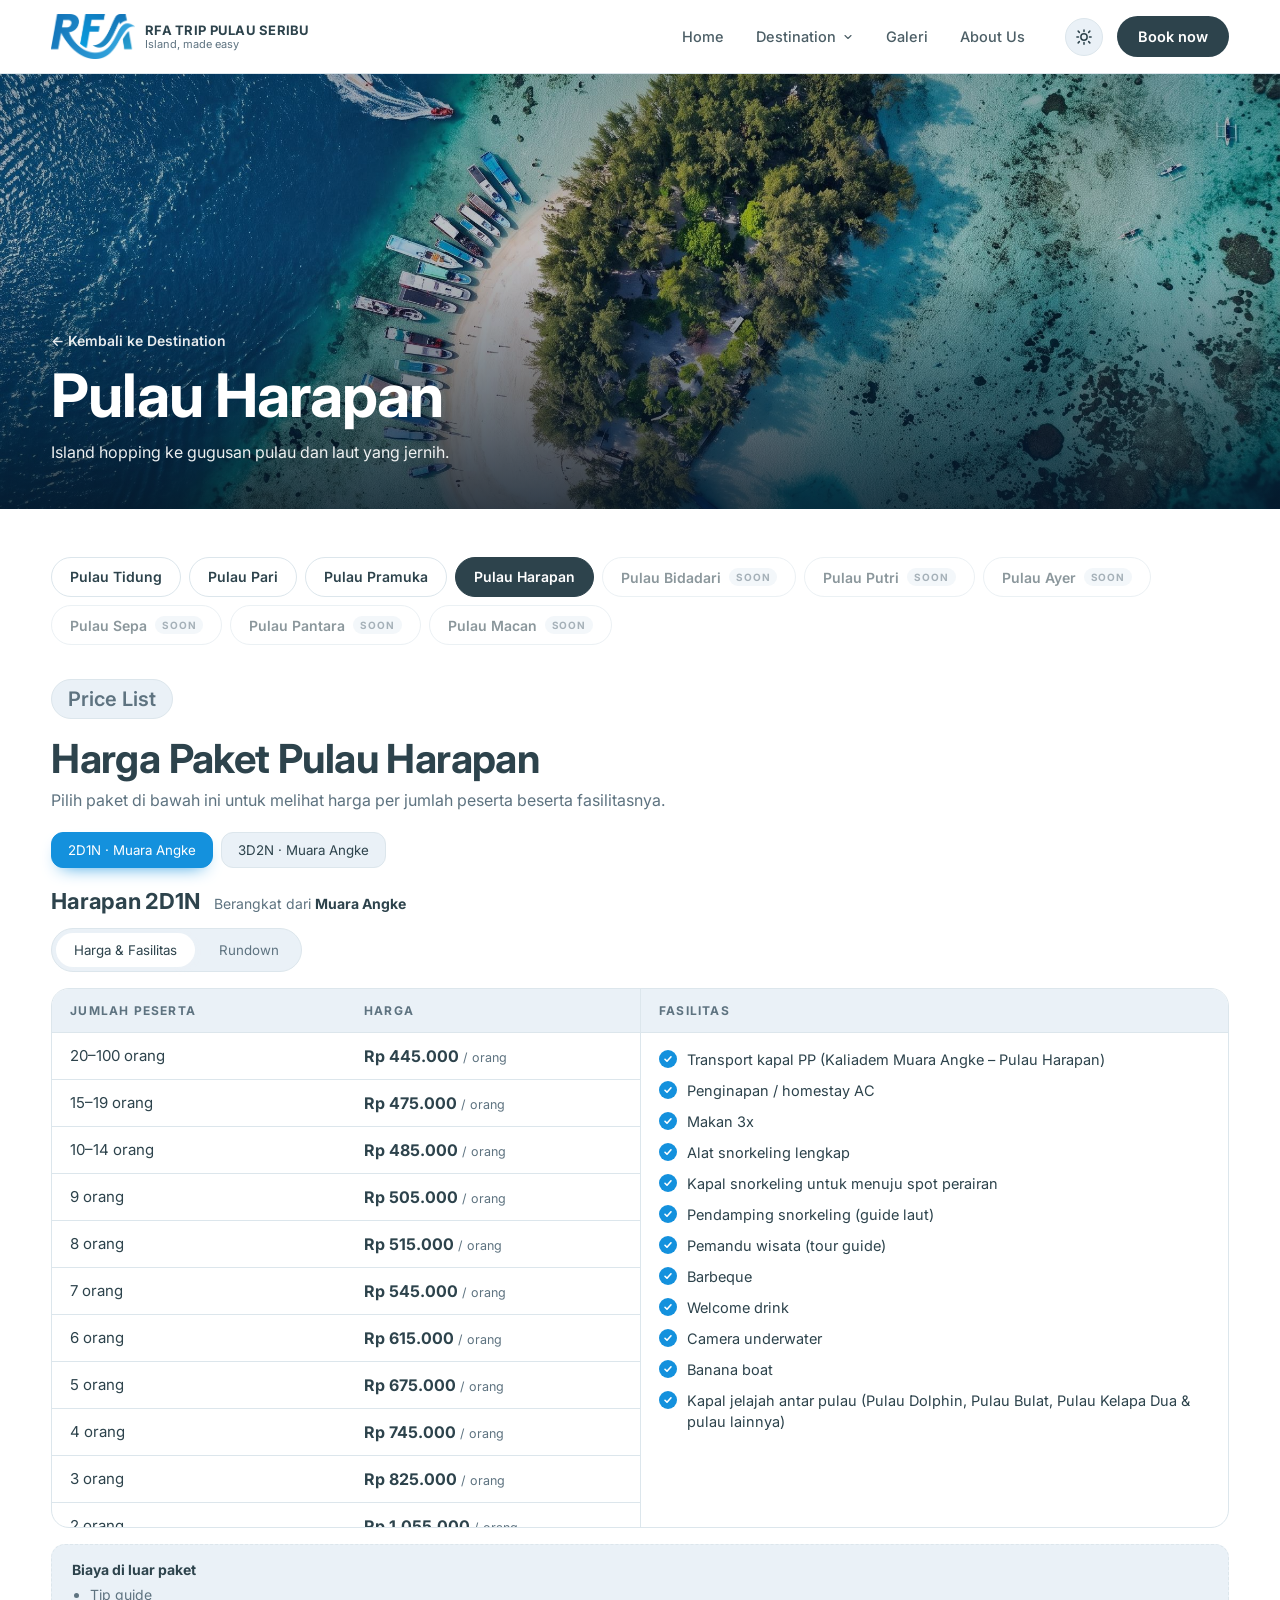
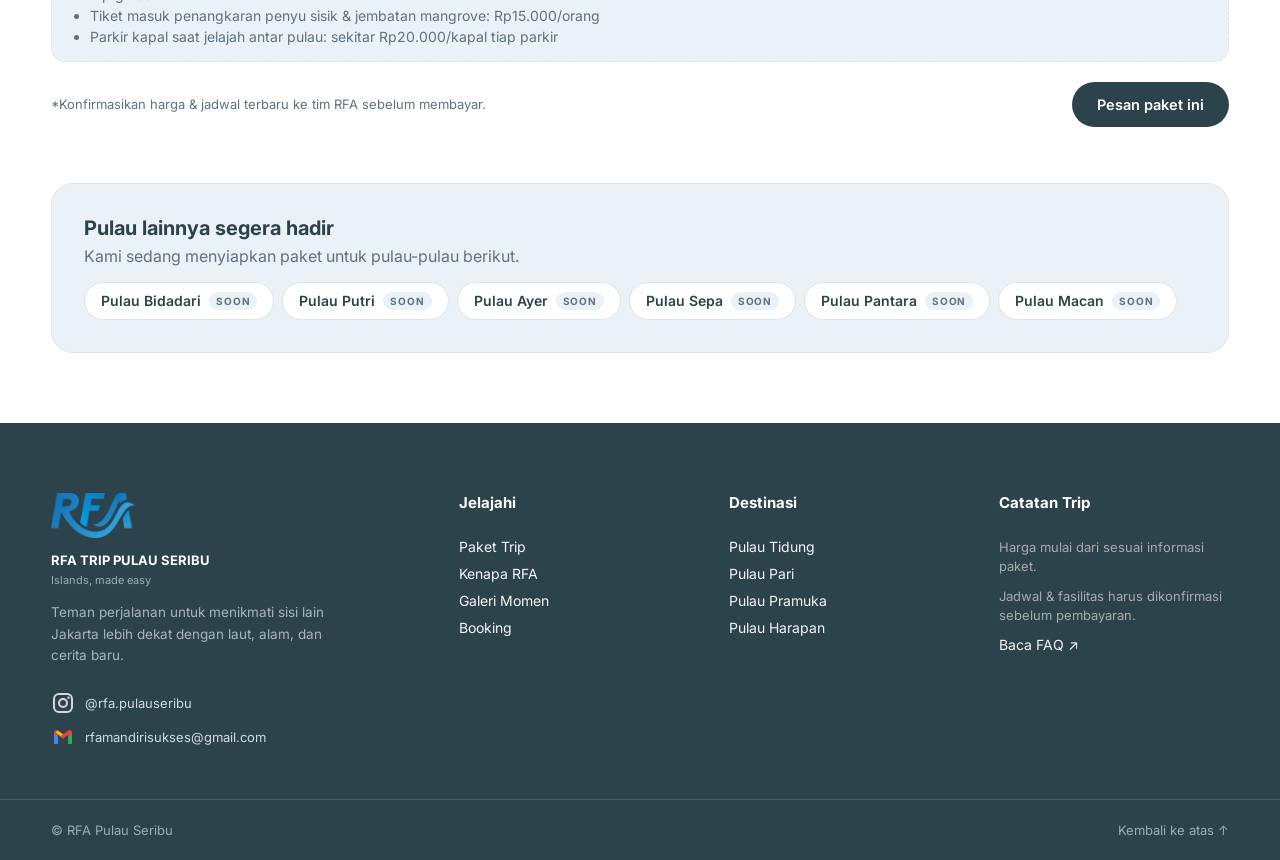
==== commit 2175ea4d: "Update harapan.html" ====
--- a/harapan.html
+++ b/harapan.html
@@ -5,6 +5,7 @@
 <meta name="viewport" content="width=device-width, initial-scale=1.0">
 <title>Price List Pulau Harapan — RFA Trip Pulau Seribu</title>
 <meta name="description" content="Daftar harga paket trip Pulau Harapan bersama RFA: jumlah peserta, harga, dan fasilitas.">
+<script src="js/theme.js"></script>
 <link rel="preconnect" href="https://fonts.googleapis.com">
 <link rel="preconnect" href="https://fonts.gstatic.com" crossorigin>
 <link href="https://fonts.googleapis.com/css2?family=Inter:ital,wght@0,400;0,500;0,600;0,700;0,800;1,500&family=Alex+Brush&display=swap" rel="stylesheet">
@@ -151,11 +152,11 @@
     <span>© RFA Pulau Seribu</span>
     <a href="index.html#home">Kembali ke atas ↑</a>
   </div>
+<canvas id="air" aria-hidden="true"></canvas>  
 </footer>
 
 <script src="js/pricedata.js"></script>
 <script src="js/pricelist.js"></script>
-<script src="js/theme.js"></script>
 <script src="js/nav.js"></script>
 <script>RFAPrice.mount(document.getElementById("priceMount"), "harapan");</script>
 </body>
--- a/css/style.css
+++ b/css/style.css
@@ -1,3 +1,936 @@
+/* ===========================================================
+   RFA TRIP PULAU SERIBU — stylesheet
+   =========================================================== */
+
+:root{
+  /* palet warna resmi RFA — lihat style guide */
+  --bg: #ffffff;
+  --bg-soft: #EAF1F7;
+  --bg-card: #ffffff;
+  --text: #2D434C;        /* warna teks utama */
+  --text-muted: #5E7380;
+  --border: #DCE6EC;
+  --brand: #1491DD;       /* warna icon / aksen biru terang */
+  --brand-dark: #2D434C;  /* dipakai untuk panel gelap (navbar footer dsb) */
+  --accent: #004E6D;      /* warna teks untuk aksen script (Aston Script) */
+  --shadow: 0 18px 40px -20px rgba(45,67,76,.35);
+  --radius: 18px;
+  color-scheme: light;
+}
+
+:root[data-theme="dark"]{
+  --bg: #0C161C;
+  --bg-soft: #16242D;
+  --bg-card: #16242D;
+  --text: #EAF1F7;
+  --text-muted: #93A7B3;
+  --border: #223440;
+  --brand: #3BB1F2;
+  --brand-dark: #EAF1F7;
+  --accent: #5FD0F2;
+  --shadow: 0 18px 44px -18px rgba(0,0,0,.6);
+  color-scheme: dark;
+}
+
+*{ box-sizing: border-box; }
+html{ scroll-behavior: smooth; }
+
+body{
+  margin:0;
+  background: var(--bg);
+  color: var(--text);
+  font-family: -apple-system, BlinkMacSystemFont, "Inter", "Segoe UI", Roboto, sans-serif; /* SF Pro Display / San Francisco */
+  -webkit-font-smoothing: antialiased;
+  transition: background .35s ease, color .35s ease;
+}
+
+.container{
+  width: min(1180px, 92%);
+  margin-inline: auto;
+}
+
+h1,h2{
+  font-weight: 700;
+  line-height: 1.12;
+  margin: 0 0 16px;
+  letter-spacing: -0.015em;
+}
+h2{ font-size: clamp(28px, 4vw, 40px); }
+em{
+  font-family: "Aston Script", "Alex Brush", cursive;
+  font-style: normal;
+  font-weight: 400;
+  color: var(--accent);
+  font-size: 1.25em;
+}
+
+p{ margin:0; }
+a{ color: inherit; text-decoration: none; }
+img{ display:block; max-width:100%; }
+
+.eyebrow{
+  display:inline-block;
+  padding: 7px 16px;
+  border-radius: 999px;
+  border: 1px solid var(--border);
+  font-size: 20px;
+  font-weight: 600;
+  color: var(--brand);
+  margin-bottom: 18px;
+  background: var(--bg-soft);
+}
+.eyebrow--light{
+  border-color: rgba(255,255,255,.4);
+  background: rgba(255,255,255,.12);
+  color: #fff;
+  backdrop-filter: blur(6px);
+}
+.eyebrow--light .dash{
+  display:inline-block;
+  width:16px; height:2px;
+  background:#9BE4D8;
+  margin-right:6px;
+  vertical-align:middle;
+}
+
+.section-desc{
+  color: var(--text-muted);
+  font-size: 16px;
+  max-width: 560px;
+  margin-top: 4px;
+}
+
+/* ---------- Buttons ---------- */
+.btn{
+  display:inline-flex;
+  align-items:center;
+  gap:8px;
+  padding: 13px 24px;
+  border-radius: 999px;
+  font-weight: 600;
+  font-size: 14.5px;
+  border: 1px solid transparent;
+  transition: transform .2s ease, background .2s ease, color .2s ease, border-color .2s ease;
+  cursor:pointer;
+}
+.btn:hover{ transform: translateY(-2px); }
+.btn--dark{ background: var(--brand-dark); color:#fff; }
+:root[data-theme="dark"] .btn--dark{ background:#EAF3FC; color:#071019; }
+.btn--light{ background:#fff; color:#0B2545; }
+.btn--ghost{ background: transparent; border-color: rgba(255,255,255,.55); color:#fff; }
+
+/* =========================================================
+   NAVBAR
+   ========================================================= */
+.navbar{
+  position: sticky; top:0; z-index: 50;
+  background: var(--bg);
+  border-bottom: 1px solid var(--border);
+}
+.navbar__inner{
+  display:flex; align-items:center; gap: 28px;
+  width:100%;
+  max-width:none;
+  margin:0;
+  padding:14px 4%;
+}
+.brand{ display:flex; align-items:center; gap:10px; margin-right: auto; }
+.brand__mark{ width: clamp(56px, 7vw, 84px); height:auto; }
+.brand__text{ display:flex; flex-direction:column; line-height:1.25; }
+.brand__text strong{ font-size: 13px; letter-spacing:.02em; }
+.brand__text small{ font-size: 11px; color: var(--text-muted); }
+
+.navlinks{ display:flex; align-items:center; gap: 8px; font-size:14.5px; font-weight:500; }
+.navlink{
+  display:inline-flex; align-items:center; gap:6px;
+  color: var(--text); opacity:.85;
+  padding: 8px 12px; border-radius: 10px;
+  background:none; border:none; font:inherit; cursor:pointer;
+  transition: color .2s ease, background .2s ease, opacity .2s ease;
+}
+.navlink:hover{ opacity:1; color: var(--brand); background: var(--bg-soft); }
+.navlink.is-active{ opacity:1; color: var(--brand); font-weight:700; }
+.navlink__chevron{ transition: transform .25s ease; }
+.navlink.is-active .navlink__chevron{ transform: rotate(180deg); }
+
+/* ---------- dropdown "Destination" ---------- */
+.nav-dropdown{ position: relative; }
+.nav-dropdown__panel{
+  position:absolute; top: calc(100% + 10px); left:0;
+  min-width: 210px;
+  background: var(--bg-card);
+  border: 1px solid var(--border);
+  border-radius: 16px;
+  box-shadow: var(--shadow);
+  overflow:hidden;
+  max-height: 0; opacity:0; pointer-events:none;
+  padding: 0 6px;
+  transition: max-height .35s ease, opacity .25s ease, padding .3s ease;
+  z-index: 60;
+}
+.nav-dropdown__panel.is-open{
+  max-height: 280px; opacity:1; pointer-events:auto; padding: 8px 6px;
+}
+.nav-dropdown__panel a{
+  display:block; padding: 11px 14px; border-radius: 10px;
+  font-size: 14px; font-weight: 500; color: var(--text);
+  transition: background .2s ease, color .2s ease;
+}
+.nav-dropdown__panel a:hover{ background: var(--bg-soft); color: var(--brand); }
+
+.navbar__actions{ display:flex; align-items:center; gap:14px; }
+.navbar__actions .search{ display:none; }
+
+.theme-toggle{
+  width:38px; height:38px; border-radius:50%;
+  border:1px solid var(--border);
+  background: var(--bg-soft);
+  color: var(--text);
+  display:flex; align-items:center; justify-content:center;
+  cursor:pointer;
+}
+.theme-toggle .icon-moon{ display:none; }
+:root[data-theme="dark"] .theme-toggle .icon-sun{ display:none; }
+:root[data-theme="dark"] .theme-toggle .icon-moon{ display:block; }
+
+.navbar__book{ padding: 11px 20px; }
+
+.hamburger{
+  display:none; flex-direction:column; justify-content:center; gap:5px;
+  width:36px; height:36px; border:none; background:none; cursor:pointer;
+}
+.hamburger span{
+  width:20px; height:2px; background:var(--text); border-radius:2px;
+  transition:transform .28s ease, opacity .2s ease;
+}
+.hamburger span:nth-child(1){ transform-origin:center; }
+.hamburger span:nth-child(3){ transform-origin:center; }
+
+/* =========================================================
+   HERO
+   ========================================================= */
+.hero{
+  position:relative;
+  min-height: 768px;
+  display:flex; align-items:flex-end;
+  overflow:hidden;
+  margin: 18px auto 0;
+  width: min(1680px, 96%);
+  border-radius: 28px;
+  color:#fff;
+}
+.hero__media{ position:absolute; inset:0; background:#0b2529; }
+.hero__media img{
+  position:absolute; inset:0;
+  width:100%; height:100%;
+  object-fit:cover;
+  opacity:0;
+  transition:opacity .8s ease-in-out;
+  will-change:opacity;
+}
+.hero__media img.is-active{ opacity:1; }
+.hero__scrim{
+  position:absolute; inset:0;
+  background: linear-gradient(0deg, rgba(5,20,35,.82) 0%, rgba(5,20,35,.25) 55%, rgba(5,20,35,.15) 100%);
+}
+.hero__content{
+  position:relative;
+  width:min(1400px, 82%);
+  padding: 48px 0 76px;
+}
+.hero__eyebrow{
+  position:absolute;
+  z-index:1;
+  top:14%;
+  left:50%;
+  width:min(1400px, 82%);
+  transform:translateX(-50%);
+  margin:0;
+  padding:0;
+  border:0;
+  border-radius:0;
+  background:none;
+  font-size:19px;
+  font-weight:500;
+  backdrop-filter:none;
+}
+.hero h1{
+  font-size: clamp(34px, 5.7vw, 96px);
+  line-height:1.04;
+  max-width: 1100px;
+}
+.hero__desc{
+  margin-top: 0;
+  max-width: 1120px;
+  font-size: 21px;
+  line-height: 1.35;
+  opacity:.92;
+}
+.hero__cta{ display:flex; gap:14px; margin-top: 100px; flex-wrap:wrap; }
+
+.hero__dots{
+  position:absolute;
+  left:calc((100% - min(1400px, 82%)) / 2);
+  bottom:170px;
+  display:flex; gap:8px;
+}
+.hero__dots button{
+  display:block;
+  width:8px; height:8px; border-radius:50%;
+  background: rgba(255,255,255,.4);
+  border:0; padding:0; cursor:pointer;
+  transition:width .3s ease, background-color .3s ease;
+}
+.hero__dots button.is-active{ background:#fff; width:22px; border-radius:6px; }
+
+/* =========================================================
+   MISSION
+   ========================================================= */
+.mission{
+  display:grid;
+  grid-template-columns: 1fr 1fr;
+  gap: 64px;
+  align-items:center;
+  padding: 110px 0 90px;
+}
+.mission__collage{
+  position:relative;
+  width:100%;
+  aspect-ratio:1.1 / 1;
+  isolation:isolate;
+  perspective:1000px;
+}
+.collage{
+  position:absolute;
+  display:block;
+  overflow:hidden;
+  background:var(--bg-card);
+  -webkit-mask-repeat:no-repeat;
+  mask-repeat:no-repeat;
+  -webkit-mask-position:center;
+  mask-position:center;
+  -webkit-mask-size:100% 100%;
+  mask-size:100% 100%;
+  --drag-rotate-x:0deg;
+  --drag-rotate-y:0deg;
+  transform:perspective(1000px) rotateX(var(--drag-rotate-x)) rotateY(var(--drag-rotate-y));
+  transform-style:preserve-3d;
+  transition:transform .4s cubic-bezier(.2,.7,.25,1), filter .4s ease;
+  touch-action:none;
+  cursor:grab;
+}
+.collage__image{
+  width:100%;
+  height:100%;
+  object-fit:cover;
+  object-position:center;
+  transform:scale(1);
+}
+.collage:active{ cursor:grabbing; }
+.collage:focus-visible{ outline:2px solid var(--brand); outline-offset:4px; }
+.collage.is-dragging{
+  z-index:3;
+  transition:none;
+  transform:perspective(1000px) rotateX(var(--drag-rotate-x)) rotateY(var(--drag-rotate-y));
+}
+.collage--a{
+  width:45%; height:52%; left:7%; top:0;
+  --collage-a-mask: url("data:image/svg+xml,%3Csvg%20xmlns%3D%22http%3A%2F%2Fwww.w3.org%2F2000%2Fsvg%22%20viewBox%3D%220%200%20100%20100%22%20preserveAspectRatio%3D%22none%22%3E%3Cpath%20fill%3D%22white%22%20d%3D%22M20%204%20C10%204%204%2011%204%2022%20L4%2078%20C4%2089%2011%2096%2022%2096%20L78%2096%20C89%2096%2096%2090%2097%2079%20L90%2020%20C90%2011%2084%204%2075%204%20L20%204%20Z%22%2F%3E%3C%2Fsvg%3E");
+  -webkit-mask-image: var(--collage-a-mask);
+  mask-image: var(--collage-a-mask);
+}
+.collage--a:hover{
+  z-index:2;
+  transform:perspective(1000px) rotateX(calc(var(--drag-rotate-x) + 3deg)) rotateY(calc(var(--drag-rotate-y) - 5deg)) translateZ(14px) scale(1.025);
+  filter:drop-shadow(0 14px 18px rgba(20,54,75,.22));
+}
+.collage--b{
+  width:40%; height:46%; right:5%; top:3%;
+  -webkit-mask-image:url("data:image/svg+xml,%3Csvg%20xmlns%3D%22http%3A%2F%2Fwww.w3.org%2F2000%2Fsvg%22%20viewBox%3D%220%200%20100%20100%22%20preserveAspectRatio%3D%22none%22%3E%3Cpath%20fill%3D%22white%22%20d%3D%22M20%204%20C11%204%204%2011%204%2020%20L4%2076%20C4%2088%2011%2096%2022%2096%20L78%2096%20C90%2096%2097%2089%2097%2077%20L97%2030%20C97%2020%2092%2014%2082%2012%20L22%204%20C21%204%2020%204%2020%204%20Z%22%2F%3E%3C%2Fsvg%3E");
+  mask-image:url("data:image/svg+xml,%3Csvg%20xmlns%3D%22http%3A%2F%2Fwww.w3.org%2F2000%2Fsvg%22%20viewBox%3D%220%200%20100%20100%22%20preserveAspectRatio%3D%22none%22%3E%3Cpath%20fill%3D%22white%22%20d%3D%22M20%204%20C11%204%204%2011%204%2020%20L4%2076%20C4%2088%2011%2096%2022%2096%20L78%2096%20C90%2096%2097%2089%2097%2077%20L97%2030%20C97%2020%2092%2014%2082%2012%20L22%204%20C21%204%2020%204%2020%204%20Z%22%2F%3E%3C%2Fsvg%3E");
+}
+.collage--b:hover{
+  z-index:2;
+  transform:perspective(1000px) rotateX(calc(var(--drag-rotate-x) + 3deg)) rotateY(calc(var(--drag-rotate-y) + 5deg)) translateZ(14px) scale(1.025);
+  filter:drop-shadow(0 14px 18px rgba(20,54,75,.22));
+}
+.collage--c{
+  width:88%; height:48%; left:7%; bottom:0;
+  -webkit-mask-image: url("data:image/svg+xml,%3Csvg%20xmlns%3D%22http%3A%2F%2Fwww.w3.org%2F2000%2Fsvg%22%20viewBox%3D%220%200%20100%20100%22%20preserveAspectRatio%3D%22none%22%3E%3Cpath%20fill%3D%22white%22%20d%3D%22M12%2020%20C6%2022%203%2029%204%2039%20L7%2076%20C8%2088%2015%2094%2026%2095%20L80%2097%20C92%2098%2098%2091%2098%2078%20L93%2017%20C92%208%2087%204%2079%205%20C56%2010%2034%2016%2012%2020%20Z%22%2F%3E%3C%2Fsvg%3E");
+  mask-image: url("data:image/svg+xml,%3Csvg%20xmlns%3D%22http%3A%2F%2Fwww.w3.org%2F2000%2Fsvg%22%20viewBox%3D%220%200%20100%20100%22%20preserveAspectRatio%3D%22none%22%3E%3Cpath%20fill%3D%22white%22%20d%3D%22M12%2020%20C6%2022%203%2029%204%2039%20L7%2076%20C8%2088%2015%2094%2026%2095%20L80%2097%20C92%2098%2098%2091%2098%2078%20L93%2017%20C92%208%2087%204%2079%205%20C56%2010%2034%2016%2012%2020%20Z%22%2F%3E%3C%2Fsvg%3E");
+}
+.collage--c:hover{
+  z-index:2;
+  transform:perspective(1000px) rotateX(calc(var(--drag-rotate-x) - 4deg)) rotateY(calc(var(--drag-rotate-y) - 2deg)) translateZ(14px) scale(1.025);
+  filter:drop-shadow(0 14px 18px rgba(20,54,75,.22));
+}
+.collage.is-dragging{
+  z-index:3;
+  transition:none;
+  transform:perspective(1000px) rotateX(var(--drag-rotate-x)) rotateY(var(--drag-rotate-y));
+}
+.mission__desc{ color: var(--text-muted); font-size: 15.5px; line-height:1.7; margin-top: 4px; max-width: 480px; }
+
+.feature-grid{
+  list-style:none; margin: 30px 0 0; padding:0;
+  display:grid; grid-template-columns: 1fr 1fr; gap: 12px;
+  max-width: 480px;
+}
+.feature-grid li{
+  display:flex; align-items:center; gap:12px;
+  padding: 13px 16px;
+  border:1px solid var(--border);
+  border-radius: 14px;
+  font-size: 13.5px; font-weight:600;
+  background: var(--bg-card);
+  box-shadow: 0 6px 16px rgba(45,67,76,.08);
+}
+.feature-ico{
+  width: 34px; height:34px; border-radius: 10px;
+  background: var(--brand);
+  display:flex; align-items:center; justify-content:center;
+  flex-shrink:0;
+  box-shadow: 0 4px 10px rgba(20,145,221,.25);
+}
+.feature-ico img{ width: 18px; height:18px; object-fit:contain; filter: brightness(0) invert(1); }
+
+/* =========================================================
+   DESTINATION
+   ========================================================= */
+.destination{
+  background: var(--bg-soft);
+  border-radius: 28px;
+  width: min(1400px, 96%);
+  margin: 0 auto 90px;
+  padding: 70px 0 80px;
+}
+.dest-grid{
+  display:grid;
+  grid-template-columns: 1.3fr 1fr 1fr;
+  grid-template-rows: 1fr 1fr;
+  gap: 18px;
+  margin-top: 36px;
+  height: 480px;
+}
+.dest-card{
+  position:relative; border-radius: 20px; overflow:hidden; display:block;
+}
+.dest-card img{ width:100%; height:100%; object-fit:cover; transition: transform .5s ease; }
+.dest-card:hover img{ transform: scale(1.06); }
+.dest-card::after{
+  content:""; position:absolute; inset:0;
+  background: linear-gradient(0deg, rgba(5,20,35,.75) 0%, rgba(5,20,35,0) 48%);
+}
+.dest-card__label{
+  position:absolute; left:20px; bottom:18px; right:16px; z-index:2;
+  color:#fff; font-weight:700; font-size: 17px; line-height:1.3;
+}
+.dest-card__label i{ font-style:normal; opacity:.8; }
+
+.dest-card--tidung{ grid-row: 1 / 3; grid-column: 1 / 2; }
+.dest-card--pari{ grid-row: 1 / 2; grid-column: 2 / 3; }
+.dest-card--pramuka{ grid-row: 2 / 3; grid-column: 2 / 3; }
+.dest-card--harapan{ grid-row: 1 / 3; grid-column: 3 / 4; }
+
+/* =========================================================
+   GALLERY — Dual 360° Orbit Curve (100% Native Sharpness)
+   ========================================================= */
+.gallery {
+  padding: 20px 0 96px;
+  overflow-x: hidden;
+  overflow-y: visible;
+  position: relative;
+}
+.gallery__head {
+  text-align: center;
+  margin-bottom: 36px;
+}
+.gallery__head .section-desc {
+  margin-inline: auto;
+}
+
+.gallery-row {
+  margin-bottom: 36px;
+}
+.gallery-row:last-of-type {
+  margin-bottom: 0;
+}
+
+/* Panggung 3D — perspective-origin tepat di tengah (50% 50%) agar foto depan tidak terdistorsi */
+.orbit-stage {
+  position: relative;
+  width: 100%;
+  perspective: 1400px;
+  perspective-origin: 50% 50%;
+  display: flex;
+  align-items: center;
+  justify-content: center;
+  overflow: visible;
+  padding: 28px 0;
+  cursor: grab;
+  user-select: none;
+  -webkit-user-select: none;
+  touch-action: pan-y;
+  outline: none;
+}
+.orbit-stage:active {
+  cursor: grabbing;
+}
+
+.orbit-stage--portrait {
+  height: clamp(280px, 36vw, 370px);
+}
+.orbit-stage--landscape {
+  height: clamp(210px, 27vw, 280px);
+}
+
+/* Cincin Pusat 360° */
+.orbit-ring {
+  position: relative;
+  transform-style: preserve-3d;
+}
+
+.orbit-stage--portrait .orbit-ring {
+  width: clamp(150px, 20vw, 205px);
+  height: clamp(215px, 28vw, 290px);
+}
+.orbit-stage--landscape .orbit-ring {
+  width: clamp(195px, 26vw, 275px);
+  height: clamp(138px, 18vw, 192px);
+}
+
+/* Kartu Foto — TANPA transform-style: preserve-3d agar tidak bentrok dengan overflow: hidden */
+.orbit-card {
+  position: absolute;
+  inset: 0;
+  border-radius: 18px;
+  overflow: hidden;
+  background: var(--bg-card);
+  border: 1.5px solid rgba(255, 255, 255, 0.28);
+  box-shadow: 0 16px 32px -10px rgba(8, 24, 40, 0.38);
+  backface-visibility: hidden;
+  -webkit-backface-visibility: hidden;
+  transition: box-shadow 0.3s ease, border-color 0.3s ease;
+}
+.orbit-card img {
+  width: 100%;
+  height: 100%;
+  object-fit: cover;
+  pointer-events: none;
+  user-select: none;
+  -webkit-user-drag: none;
+  image-rendering: -webkit-optimize-contrast;
+}
+
+@media (hover: hover) and (pointer: fine) {
+  .orbit-card:hover {
+    border-color: var(--brand);
+    box-shadow: 0 22px 42px -8px rgba(20, 145, 221, 0.42);
+  }
+}
+
+/* Lightbox Pratinjau — Tanpa 3D Matrix & Tanpa Backdrop-Filter di dalam kartu agar 100% Tajam */
+.lightbox-3d {
+  position: fixed;
+  inset: 0;
+  z-index: 200;
+  display: flex;
+  align-items: center;
+  justify-content: center;
+  opacity: 0;
+  visibility: hidden;
+  pointer-events: none;
+  touch-action: none;
+  transition: opacity 0.25s ease, visibility 0.25s ease;
+}
+.lightbox-3d.is-open {
+  opacity: 1;
+  visibility: visible;
+  pointer-events: auto;
+}
+.lightbox-3d__backdrop {
+  position: absolute;
+  inset: 0;
+  background: rgba(6, 15, 22, 0.88);
+}
+.lightbox-3d__card {
+  position: relative;
+  z-index: 2;
+  max-width: min(92vw, 820px);
+  max-height: 85vh;
+  border-radius: 20px;
+  overflow: hidden;
+  border: 1px solid rgba(255, 255, 255, 0.25);
+  box-shadow: 0 28px 60px rgba(0, 0, 0, 0.7);
+  background: #0b1720;
+  cursor: grab;
+  transform: none; /* Kunci utama agar foto & teks di Lightbox 100% tajam */
+  transition: transform 0.25s ease;
+}
+.lightbox-3d__card.is-dragging {
+  transition: none;
+  cursor: grabbing;
+}
+.lightbox-3d__card img {
+  display: block;
+  max-width: min(92vw, 820px);
+  max-height: 85vh;
+  width: auto;
+  height: auto;
+  object-fit: contain;
+  pointer-events: none;
+  user-select: none;
+}
+.lightbox-3d__glare {
+  display: none; /* Dinonaktifkan agar GPU tidak menurunkan resolusi gambar ke bitmap 1x */
+}
+.lightbox-3d__caption {
+  position: absolute;
+  left: 50%;
+  bottom: 14px;
+  transform: translateX(-50%);
+  white-space: nowrap;
+  padding: 7px 16px;
+  border-radius: 999px;
+  background: rgba(8, 22, 32, 0.86); /* Tanpa backdrop-filter agar teks & foto tetap tajam */
+  color: #fff;
+  font-size: 12.5px;
+  font-weight: 600;
+  pointer-events: none;
+}
+
+@media (prefers-reduced-motion: reduce){
+  .hero__media img,
+  .collage,
+  .marquee img{ transition:none; }
+  .collage--a:hover,
+  .collage--b:hover,
+  .collage--c:hover{ transform:none; filter:none; }
+  .collage.is-dragging{
+    transform:perspective(1000px) rotateX(var(--drag-rotate-x)) rotateY(var(--drag-rotate-y));
+  }
+}
+
+/* =========================================================
+   PRIVATE TRIP
+   ========================================================= */
+.private-trip{
+  background: #F7F9F7;
+  color:var(--text);
+  width:100%;
+  margin: 0 0 90px;
+  padding: 76px 0 88px;
+  text-align:center;
+}
+:root[data-theme="dark"] .private-trip{ background:var(--bg-soft); }
+.private-trip__inner{ width:min(84%, 1080px); max-width:1080px; }
+.private-trip .eyebrow{ border:0; background:transparent; padding:0; letter-spacing:.16em; font-size:11px; margin-bottom:14px; }
+.private-trip h2{ font-size: clamp(30px, 4.4vw, 46px); }
+.private-trip__desc{
+  max-width: 560px; margin: 0 auto;
+  color: var(--text-muted);
+  font-size: 13px; line-height:1.7;
+}
+.faq-list{ margin-top:46px; margin-bottom:52px; text-align:left; }
+.faq-item{ border-top:1px solid #D7DEDA; }
+.faq-item:last-child{ border-bottom:1px solid #D7DEDA; }
+:root[data-theme="dark"] .faq-item{ border-color:var(--border); }
+.faq-item__question{
+  min-height:56px;
+  display:flex;
+  align-items:center;
+  justify-content:space-between;
+  gap:16px;
+  list-style:none;
+  cursor:pointer;
+  font-size:14px;
+  font-weight:600;
+
+}
+.faq-item__question::-webkit-details-marker{ display:none; }
+.faq-item__question::after{
+  content:"+";
+  width:28px; height:28px;
+  display:grid; place-items:center;
+  flex:none;
+  border:1px solid #D7DEDA;
+  border-radius:50%;
+  color:var(--text-muted);
+  font-size:18px;
+  font-weight:400;
+  line-height:1;
+}
+.faq-item[open] .faq-item__question::after{
+  content:"×";
+  background:#D8F178;
+  border-color:#D8F178;
+  color:#34443B;
+}
+.faq-item__answer{
+  padding:0 40px 18px 0;
+  color:var(--text-muted);
+  font-size:13px;
+  line-height:1.7;
+}
+
+.contact-row{
+  display:grid;
+  grid-template-columns:repeat(2, minmax(0, 1fr));
+  width:100%;
+  max-width:356px;
+  margin:12px 0 0;
+  gap:12px;
+}
+.contact-card{
+  display:flex; align-items:center; justify-content:flex-start;
+  background:rgba(255,255,255,.75);
+  border: 1px solid var(--border);
+  padding: 12px 18px;
+  border-radius: 999px;
+  width:100%;
+  min-height:62px;
+  min-width:0;
+  transition: transform .2s ease, background .2s ease, border-color .2s ease, color .2s ease;
+}
+:root[data-theme="dark"] .contact-card{ background:var(--bg-card); }
+.contact-card:hover,
+.contact-card:focus-visible{
+  transform: translateY(-3px);
+  background:#e5e7eb;
+  border-color:#9ca3af;
+}
+.contact-card__ico{
+  width:42px; height:42px; border-radius:50%;
+  background:#25D366; color:#fff;
+  display:flex; align-items:center; justify-content:center;
+  flex-shrink:0;
+}
+.contact-card__info{ display:flex; flex-direction:column; text-align:left; }
+.contact-card__info strong{
+  font-size:12px;
+  transition:color .2s ease;
+  margin-bottom:10px;
+}
+.contact-card__info span{
+  font-size:12px;
+  color:var(--text-muted);
+  transition:color .2s ease;
+}
+.contact-card:hover .contact-card__info strong,
+.contact-card:focus-visible .contact-card__info strong{ color:var(--brand); }
+.contact-card:hover .contact-card__info span,
+.contact-card:focus-visible .contact-card__info span{ color:var(--brand); }
+
+/* =========================================================
+   CTA BANNER
+   ========================================================= */
+.cta-banner{
+  position:relative;
+  border-radius: 28px;
+  overflow:hidden;
+  min-height: 300px;
+  display:flex; align-items:center;
+  padding: 56px 56px;
+  margin-bottom: 90px;
+  color:#fff;
+}
+.cta-banner__bg{ position:absolute; inset:0; width:100%; height:100%; object-fit:cover; }
+.cta-banner__overlay{
+  position:absolute; inset:0;
+  background: linear-gradient(100deg, rgba(5,30,32,.92) 10%, rgba(5,30,32,.55) 60%, rgba(5,30,32,.3) 100%);
+}
+.cta-banner__content{ position:relative; max-width: 480px; }
+.cta-banner__content h2{ margin: 10px 0 14px; }
+.cta-banner__content p{ color: rgba(255,255,255,.78); font-size:14.5px; line-height:1.6; }
+.cta-banner__btn{ position:relative; margin-left:auto; }
+
+/* =========================================================
+   FOOTER
+   ========================================================= */
+.footer{ background: var(--brand-dark); color:#fff; padding-top: 70px; }
+:root[data-theme="dark"] .footer{ background:#040a10; }
+.footer .container{ width:100%; max-width:none; padding-inline:4%; }
+.footer__grid{
+  display:grid;
+  grid-template-columns: 1.6fr 1fr 1fr 1fr;
+  gap: 40px;
+  padding-bottom: 50px;
+  border-bottom: 1px solid rgba(255,255,255,.12);
+}
+.footer__logo{ width:min(84px, 28vw); height:auto; margin-bottom:14px; }
+.footer__brand strong{ display:block; font-size:13px; }
+.footer__brand small{ color: rgba(255,255,255,.55); font-size:11px; }
+.footer__brand p{ margin-top:14px; color: rgba(255,255,255,.6); font-size:13.5px; line-height:1.6; max-width:280px; }
+.footer__socials{ display:flex; flex-direction:column; align-items:flex-start; gap:10px; margin-top: 24px; }
+.footer__social-link{ display:inline-flex; align-items:center; gap:10px; color:rgba(255,255,255,.8); font-size:13px; }
+.footer__social-icon{ display:inline-flex; flex:none; width:24px; height:24px; color:rgba(255,255,255,.8); }
+.footer__social-icon svg{ width:100%; height:100%; }
+
+.footer__col h4{ font-size:15px; margin:0 0 16px; color: white ; font-weight:bold; }
+.footer__col{ display:flex; flex-direction:column; gap:10px; font-size:14px; }
+.footer__col a{ align-self:flex-start; color:whitesmoke; }
+.footer a:hover,
+.footer a:focus-visible{ color:var(--brand); }
+.footer__col a:hover,
+.footer__col a:focus-visible{ opacity:1; }
+.footer__col p{ color: rgb(170, 170, 170); font-size:13px; line-height:1.5; }
+
+.footer__bottom{
+  display:flex; justify-content:space-between; align-items:center;
+  padding: 22px 0; font-size:13px; color: rgba(255,255,255,.55);
+}
+
+#air{position:fixed;inset:0;width:100%;height:100%;pointer-events:none;z-index:9999}
+  @media (hover:hover) and (pointer:fine){html.no-cursor,html.no-cursor *{cursor:none !important}};
+/* =========================================================
+   RESPONSIVE
+   ========================================================= */
+@media (max-width: 980px){
+  .navbar__inner{ gap:14px; }
+  .navlinks{ gap:2px; font-size:13px; }
+  .navbar__actions{ gap:8px; }
+  .mission{ grid-template-columns:1fr; padding-top:80px; }
+  .mission__collage{ order:2; }
+  .dest-grid{ grid-template-columns:1fr 1fr; grid-template-rows: repeat(3, 150px); height:auto; }
+  .dest-card--tidung{ grid-column: 1/3; grid-row: 1/2; }
+  .dest-card--harapan{ grid-row:3/4; grid-column: 1/3; }
+  .footer__grid{ grid-template-columns: 1fr 1fr; }
+}
+
+@media (max-width: 900px){
+  .navbar__inner{ gap:10px; }
+  .brand__mark{ width:64px; }
+  .brand__text strong{ font-size:11px; }
+  .navbar__actions{ gap:8px; }
+  .navbar__book{ display:inline-flex; white-space:nowrap; }
+  .navlinks{
+    position:absolute; top:100%; left:0; right:0;
+    background: var(--bg);
+    border-bottom: 1px solid var(--border);
+    flex-direction:column; align-items:flex-start;
+    padding:0 var(--pad, 6%);
+    max-height:0;
+    overflow:hidden;
+    opacity:0;
+    visibility:hidden;
+    pointer-events:none;
+    transform:translateY(-8px);
+    transition:max-height .35s ease, opacity .22s ease, transform .3s ease,
+      padding .35s ease, visibility 0s linear .35s;
+  }
+  .navlinks{ width:100%; }
+  .navlinks.is-open{
+    max-height:420px;
+    padding:18px var(--pad, 6%);
+    opacity:1;
+    visibility:visible;
+    pointer-events:auto;
+    transform:translateY(0);
+    transition-delay:0s;
+  }
+  .navlinks > *{
+    opacity:0;
+    transform:translateY(-8px);
+    transition:opacity .2s ease, transform .25s ease;
+  }
+  .navlinks.is-open > *{ opacity:1; transform:translateY(0); }
+  .navlinks.is-open > :nth-child(1){ transition-delay:.04s; }
+  .navlinks.is-open > :nth-child(2){ transition-delay:.08s; }
+  .navlinks.is-open > :nth-child(3){ transition-delay:.12s; }
+  .navlinks.is-open > :nth-child(4){ transition-delay:.16s; }
+  .navlink{ width:100%; }
+  .nav-dropdown{ width:100%; }
+  .nav-dropdown__panel{ position:static; box-shadow:none; border:none; background:transparent; width:100%; }
+  .nav-dropdown__panel.is-open{ padding: 2px 0 2px 14px; }
+  .hamburger{ display:flex; }
+  .hamburger.is-open span:nth-child(1){ transform:translateY(7px) rotate(45deg); }
+  .hamburger.is-open span:nth-child(2){ opacity:0; transform:scaleX(0); }
+  .hamburger.is-open span:nth-child(3){ transform:translateY(-7px) rotate(-45deg); }
+  .hero{ min-height: 560px; border-radius:18px; }
+  .hero__content{ width:92%; padding-bottom: 56px; }
+  .hero__eyebrow{
+    top:10%;
+    width:92%;
+    font-size:13px;
+  }
+  .hero h1{ font-size:clamp(34px, 5.4vw, 58px); line-height:1.12; }
+  .hero__desc{ max-width:520px; font-size:15.5px; line-height:1.6; }
+  .hero__cta{ margin-top:30px; }
+  .hero__dots{ left:4%; bottom:26px; }
+  .hero__desc br, .cta-banner__content br{ display:none; }
+  .mission{ gap:30px; padding:72px 0 64px; }
+  .mission__collage{ width:min(100%, 520px); margin-inline:auto; }
+  .feature-grid{ grid-template-columns:1fr; }
+  .destination{ padding:52px 0 36px; margin-bottom:64px; }
+  .dest-grid{ gap:18px 12px; grid-template-rows:repeat(3, clamp(112px, 25vw, 160px)); }
+  .dest-card{ border-radius:14px; }
+  .dest-card__label{ left:14px; bottom:12px; font-size:14px; }
+  .gallery{ padding-bottom:50px; }
+  .gallery__head{ margin-bottom:30px; }
+  .gallery__head .section-desc br{ display:none; }
+  .gallery-row{ margin-bottom:22px; }
+  .cta-banner{ flex-direction:column; align-items:flex-start; gap:26px; padding: 40px 28px; }
+  .cta-banner__btn{ margin-left:0; }
+  .footer__grid{ grid-template-columns: 1fr; }
+  .private-trip{ padding: 62px 0 70px; }
+  .private-trip__inner{ width:84%; }
+  .faq-list{ margin-top:34px; }
+  .faq-item__question{ min-height:54px; font-size:13px; }
+  .faq-item__answer{ padding-right:0; font-size:12px; }
+  .orbit-stage--portrait { height: clamp(250px, 46vw, 315px); }
+  .orbit-stage--landscape { height: clamp(190px, 35vw, 240px); }
+  .orbit-stage--portrait .orbit-ring { width: clamp(134px, 26vw, 175px); height: clamp(188px, 37vw, 245px); }
+  .orbit-stage--landscape .orbit-ring { width: clamp(174px, 34vw, 230px); height: clamp(124px, 24vw, 165px); }
+  .contact-card{ padding:7px 10px; }
+  .contact-card__info span{ font-size:11px; }
+  .cta-banner{ min-height:260px; margin-bottom:64px; }
+  .footer{ padding-top:54px; }
+  .footer__grid{ gap:28px; }
+}
+
+@media (max-width: 519px){
+  .navbar__inner{ gap:8px; padding:8px 3%; }
+  .brand{ gap:5px; }
+  .brand__mark{ width:40px; }
+  .brand__text strong{ font-size:8px; white-space:nowrap; }
+  .brand__text small{ display:none; }
+  .navbar__actions{ gap:4px; }
+  .navbar__book{ padding:8px 10px; font-size:11px; }
+  .theme-toggle{ width:30px; height:30px; }
+  .hamburger{ width:32px; }
+  .hero{ min-height:520px; }
+  .hero__content{ padding-top:36px; }
+  .hero__cta{ gap:10px; }
+  .hero__cta .btn{ padding:11px 16px; font-size:13px; }
+  .orbit-stage--portrait { height: 240px; padding: 18px 0 26px; }
+  .orbit-stage--landscape { height: 180px; padding: 18px 0 26px; }
+  .orbit-stage--portrait .orbit-ring { width: 130px; height: 184px; }
+  .orbit-stage--landscape .orbit-ring { width: 168px; height: 120px; }
+  .orbit-card { border-radius: 16px; }
+  .eyebrow{ font-size:11px; }
+  .feature-grid li{ padding:10px 12px; }
+  .gallery__head h2{ font-size:28px; }
+  .gallery__head .section-desc{ font-size:14px; }
+  .private-trip__inner{ width:88%; }
+  .private-trip h2{ font-size:32px; }
+  .faq-list{ margin-top:28px; }
+  .contact-row{ align-items:center; }
+  .dest-grid{
+    grid-template-columns:1fr;
+    grid-template-rows:none;
+    grid-auto-rows:clamp(150px, 52vw, 220px);
+  }
+  .dest-card--tidung,
+  .dest-card--pari,
+  .dest-card--pramuka,
+  .dest-card--harapan{
+    grid-column:1;
+    grid-row:auto;
+  }
+  .contact-card{ max-width:100%; }
+  .cta-banner{ padding:34px 22px; }
+  .footer__bottom{ gap:12px; font-size:11px; }
+}
 /* ===========================================================
    RFA TRIP PULAU SERIBU — stylesheet
    =========================================================== */
--- a/css/pricelist.css
+++ b/css/pricelist.css
@@ -141,10 +141,14 @@
 
 /* ---------- Halaman pulau (opsi 2) ---------- */
 .ip-hero{
-  position:relative; min-height:clamp(300px,46vh,440px);
+  position:relative; min-height:clamp(435px,46vh,800px);
   display:flex; align-items:flex-end; color:#fff; overflow:hidden;
 }
-.ip-hero img{ position:absolute; inset:0; width:100%; height:100%; object-fit:cover; }
+.ip-hero img{
+  position:absolute; inset:0; width:100%; height:100%; object-fit:cover;
+  transition:transform .65s ease;
+}
+.ip-hero:hover img{ transform:scale(1.08); }
 .ip-hero::after{
   content:""; position:absolute; inset:0;
   background:linear-gradient(0deg, rgba(5,20,35,.82) 0%, rgba(5,20,35,.25) 60%, rgba(5,20,35,.35) 100%);
@@ -194,6 +198,8 @@
 }
 @media (prefers-reduced-motion:reduce){
   .pl-modal__dialog, .pl-modal__backdrop{ animation:none; }
+  .ip-hero img{ transition:none; }
+  .ip-hero:hover img{ transform:none; }
 }
 
 /* ---------- Ukuran box tetap (tidak berubah antar paket / pulau) ---------- */
